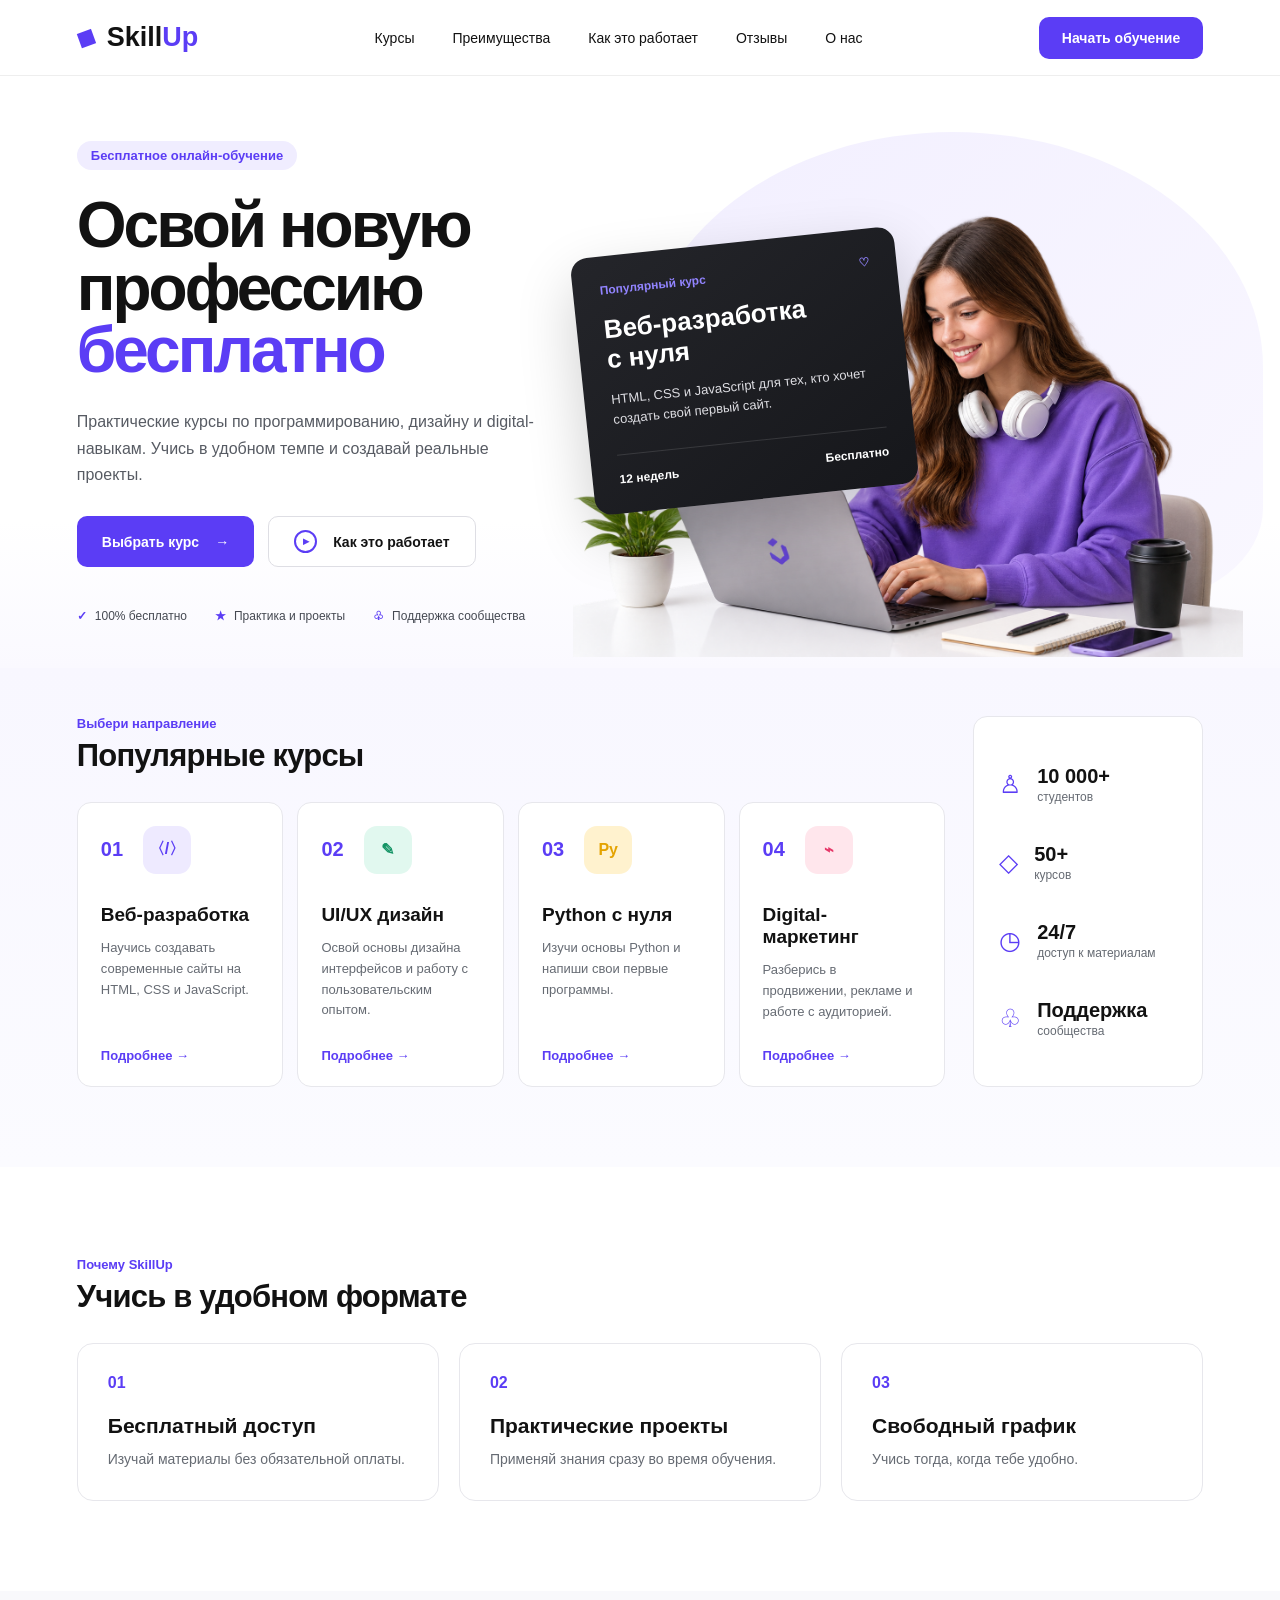
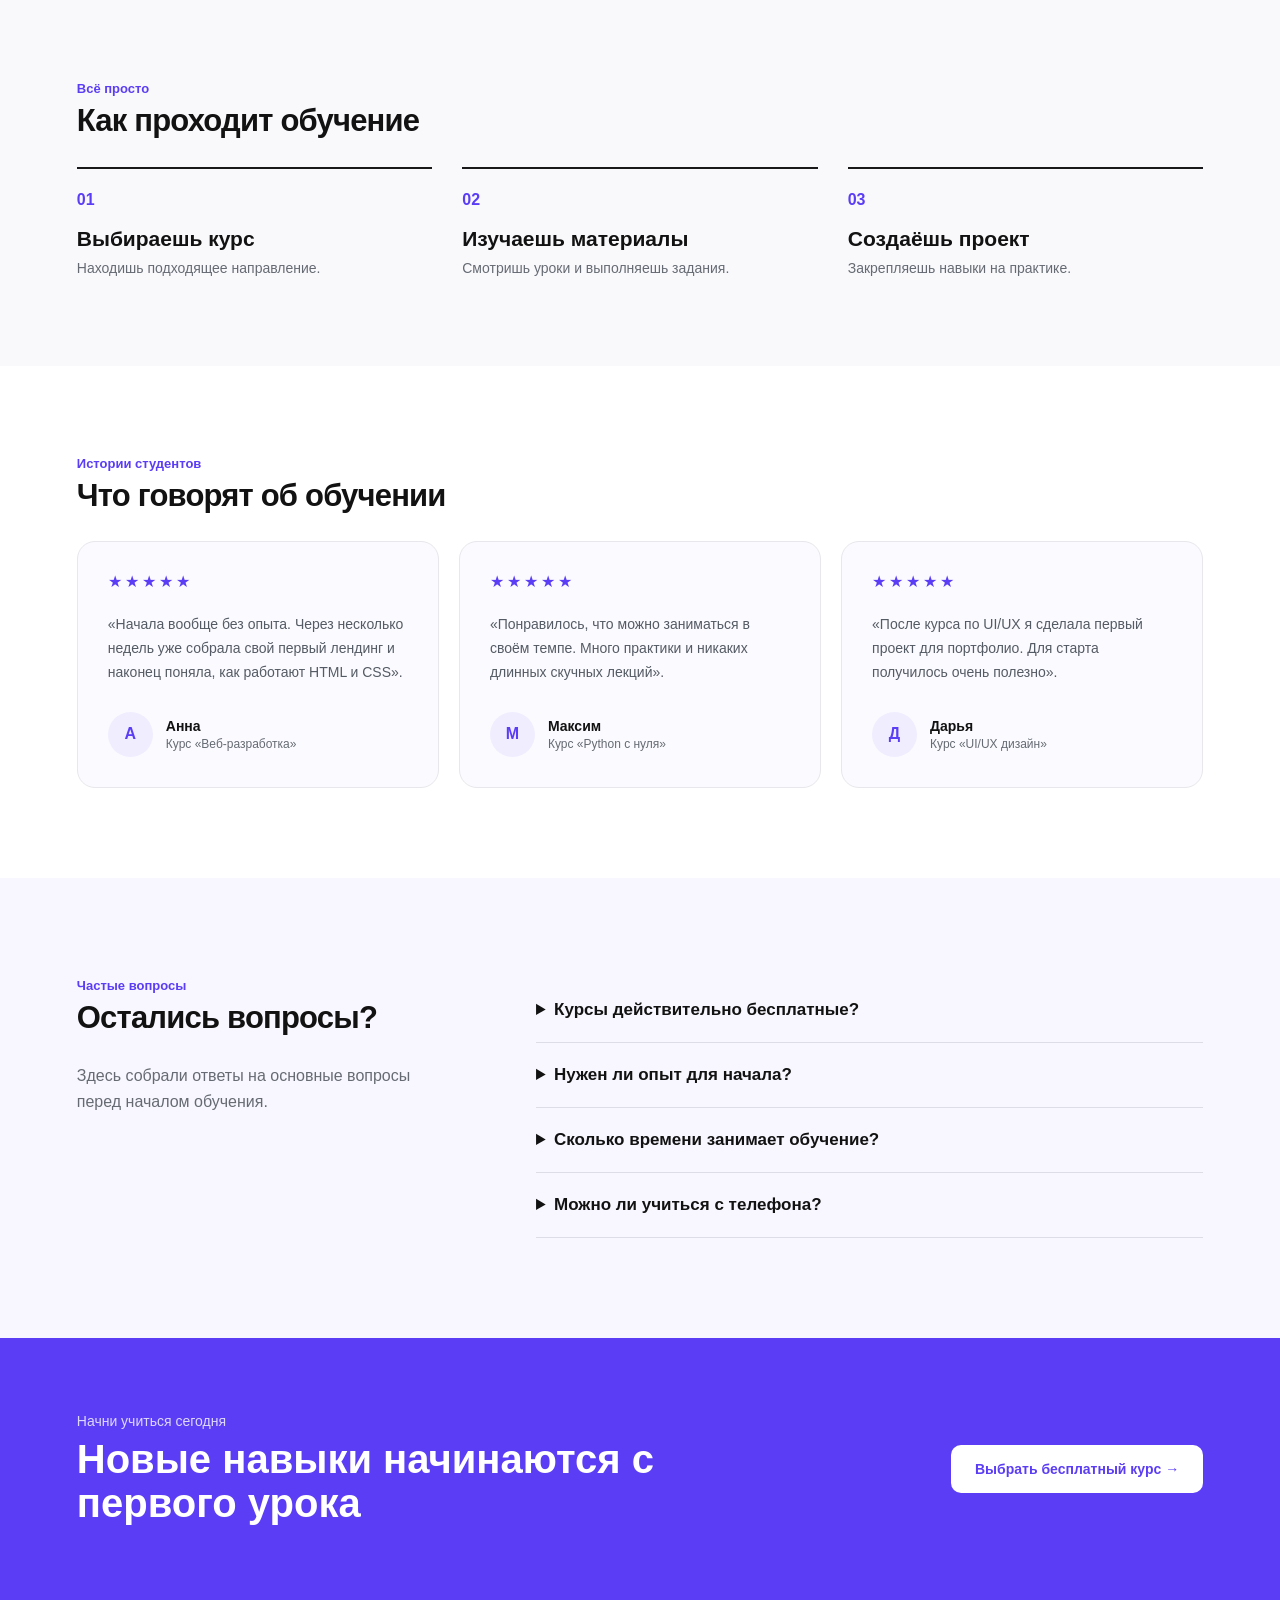
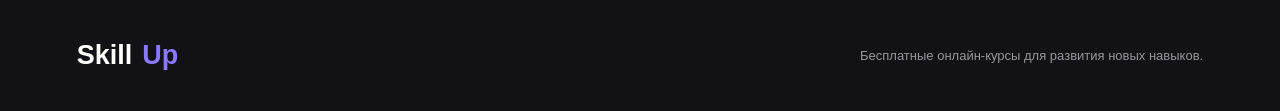
==== index.html @ 98fadd5f "Первый коммит SkillUp" ====
<!DOCTYPE html>
<html lang="ru">
<head>
    <meta charset="UTF-8">
    <meta name="viewport" content="width=device-width, initial-scale=1.0">

    <title>SkillUp — бесплатные онлайн-курсы</title>

    <link rel="stylesheet" href="style.css">
</head>

<body>

<header class="header">
    <div class="container header-inner">

        <a href="#" class="logo">
            <span class="logo-icon">◆</span>
            <span>Skill<span>Up</span></span>
        </a>

        <nav class="nav">
            <a href="#courses">Курсы</a>
            <a href="#advantages">Преимущества</a>
            <a href="#how">Как это работает</a>
            <a href="#reviews">Отзывы</a>
            <a href="#about">О нас</a>
        </nav>

        <a href="#courses" class="header-btn">
            Начать обучение
        </a>

    </div>
</header>


<main>

    <!-- HERO -->
    <section class="hero">

        <div class="container hero-grid">

            <div class="hero-left">

                <div class="hero-badge">
                    Бесплатное онлайн-обучение
                </div>

                <h1>
                    Освой новую<br>
                    профессию<br>
                    <span>бесплатно</span>
                </h1>

                <p class="hero-description">
                    Практические курсы по программированию, дизайну
                    и digital-навыкам. Учись в удобном темпе
                    и создавай реальные проекты.
                </p>

                <div class="hero-buttons">

                    <a href="#courses" class="btn btn-primary">
                        Выбрать курс
                        <span>→</span>
                    </a>

                    <a href="#how" class="btn btn-light">
                        <span class="play">▶</span>
                        Как это работает
                    </a>

                </div>

                <div class="hero-benefits">

                    <div>
                        <span class="benefit-icon">✓</span>
                        100% бесплатно
                    </div>

                    <div>
                        <span class="benefit-icon">★</span>
                        Практика и проекты
                    </div>

                    <div>
                        <span class="benefit-icon">♧</span>
                        Поддержка сообщества
                    </div>

                </div>

            </div>


            <div class="hero-right">

                <div class="purple-shape"></div>

                <img
                    src="hero-student.png"
                    alt="Студентка проходит онлайн-курс"
                    class="student-image"
                >

                <div class="floating-course">

                    <div class="floating-top">
                        <span>Популярный курс</span>
                        <span>♡</span>
                    </div>

                    <h2>
                        Веб-разработка<br>
                        с нуля
                    </h2>

                    <p>
                        HTML, CSS и JavaScript для тех,
                        кто хочет создать свой первый сайт.
                    </p>

                    <div class="floating-info">
                        <span>12 недель</span>
                        <span>Бесплатно</span>
                    </div>

                </div>

            </div>

        </div>

    </section>


    <!-- COURSES -->
    <section class="courses" id="courses">

        <div class="container">

            <div class="courses-layout">

                <div class="courses-main">

                    <p class="section-label">
                        Выбери направление
                    </p>

                    <h2 class="section-title">
                        Популярные курсы
                    </h2>


                    <div class="course-grid">


                        <article class="course-card">

                            <div class="course-top">
                                <span class="course-number">01</span>
                                <span class="course-icon purple">〈/〉</span>
                            </div>

                            <h3>Веб-разработка</h3>

                            <p>
                                Научись создавать современные сайты
                                на HTML, CSS и JavaScript.
                            </p>

                            <a href="course.html">
                                Подробнее →
                            </a>

                        </article>


                        <article class="course-card">

                            <div class="course-top">
                                <span class="course-number">02</span>
                                <span class="course-icon green">✎</span>
                            </div>

                            <h3>UI/UX дизайн</h3>

                            <p>
                                Освой основы дизайна интерфейсов
                                и работу с пользовательским опытом.
                            </p>

                            <a href="#">
                                Подробнее →
                            </a>

                        </article>


                        <article class="course-card">

                            <div class="course-top">
                                <span class="course-number">03</span>
                                <span class="course-icon yellow">Py</span>
                            </div>

                            <h3>Python с нуля</h3>

                            <p>
                                Изучи основы Python и напиши
                                свои первые программы.
                            </p>

                            <a href="#">
                                Подробнее →
                            </a>

                        </article>


                        <article class="course-card">

                            <div class="course-top">
                                <span class="course-number">04</span>
                                <span class="course-icon pink">⌁</span>
                            </div>

                            <h3>Digital-маркетинг</h3>

                            <p>
                                Разберись в продвижении,
                                рекламе и работе с аудиторией.
                            </p>

                            <a href="#">
                                Подробнее →
                            </a>

                        </article>

                    </div>

                </div>


                <aside class="stats">

                    <div class="stat">
                        <span class="stat-icon">♙</span>

                        <div>
                            <strong>10 000+</strong>
                            <p>студентов</p>
                        </div>
                    </div>


                    <div class="stat">
                        <span class="stat-icon">◇</span>

                        <div>
                            <strong>50+</strong>
                            <p>курсов</p>
                        </div>
                    </div>


                    <div class="stat">
                        <span class="stat-icon">◷</span>

                        <div>
                            <strong>24/7</strong>
                            <p>доступ к материалам</p>
                        </div>
                    </div>


                    <div class="stat">
                        <span class="stat-icon">♧</span>

                        <div>
                            <strong>Поддержка</strong>
                            <p>сообщества</p>
                        </div>
                    </div>

                </aside>

            </div>

        </div>

    </section>


    <!-- ADVANTAGES -->
    <section class="advantages" id="advantages">

        <div class="container">

            <p class="section-label">
                Почему SkillUp
            </p>

            <h2 class="section-title">
                Учись в удобном формате
            </h2>

            <div class="advantages-grid">

                <div class="advantage">
                    <span>01</span>
                    <h3>Бесплатный доступ</h3>
                    <p>
                        Изучай материалы без обязательной оплаты.
                    </p>
                </div>

                <div class="advantage">
                    <span>02</span>
                    <h3>Практические проекты</h3>
                    <p>
                        Применяй знания сразу во время обучения.
                    </p>
                </div>

                <div class="advantage">
                    <span>03</span>
                    <h3>Свободный график</h3>
                    <p>
                        Учись тогда, когда тебе удобно.
                    </p>
                </div>

            </div>

        </div>

    </section>


    <!-- HOW -->
    <section class="how" id="how">

        <div class="container">

            <p class="section-label">
                Всё просто
            </p>

            <h2 class="section-title">
                Как проходит обучение
            </h2>

            <div class="steps">

                <div class="step">
                    <span>01</span>
                    <h3>Выбираешь курс</h3>
                    <p>Находишь подходящее направление.</p>
                </div>

                <div class="step">
                    <span>02</span>
                    <h3>Изучаешь материалы</h3>
                    <p>Смотришь уроки и выполняешь задания.</p>
                </div>

                <div class="step">
                    <span>03</span>
                    <h3>Создаёшь проект</h3>
                    <p>Закрепляешь навыки на практике.</p>
                </div>

            </div>

        </div>

    </section>
    <!-- REVIEWS -->
<section class="reviews" id="reviews">

    <div class="container">

        <p class="section-label">Истории студентов</p>

        <h2 class="section-title">
            Что говорят об обучении
        </h2>

        <div class="reviews-grid">

            <article class="review-card">
                <div class="review-stars">★★★★★</div>

                <p>
                    «Начала вообще без опыта. Через несколько недель
                    уже собрала свой первый лендинг и наконец поняла,
                    как работают HTML и CSS».
                </p>

                <div class="review-author">
                    <div class="avatar">А</div>

                    <div>
                        <strong>Анна</strong>
                        <span>Курс «Веб-разработка»</span>
                    </div>
                </div>
            </article>


            <article class="review-card">
                <div class="review-stars">★★★★★</div>

                <p>
                    «Понравилось, что можно заниматься в своём темпе.
                    Много практики и никаких длинных скучных лекций».
                </p>

                <div class="review-author">
                    <div class="avatar">М</div>

                    <div>
                        <strong>Максим</strong>
                        <span>Курс «Python с нуля»</span>
                    </div>
                </div>
            </article>


            <article class="review-card">
                <div class="review-stars">★★★★★</div>

                <p>
                    «После курса по UI/UX я сделала первый проект
                    для портфолио. Для старта получилось очень полезно».
                </p>

                <div class="review-author">
                    <div class="avatar">Д</div>

                    <div>
                        <strong>Дарья</strong>
                        <span>Курс «UI/UX дизайн»</span>
                    </div>
                </div>
            </article>

        </div>

    </div>

</section>



<!-- FAQ -->
<section class="faq">

    <div class="container faq-container">

        <div class="faq-heading">

            <p class="section-label">
                Частые вопросы
            </p>

            <h2 class="section-title">
                Остались вопросы?
            </h2>

            <p>
                Здесь собрали ответы на основные вопросы
                перед началом обучения.
            </p>

        </div>


        <div class="faq-list">

            <details>
                <summary>Курсы действительно бесплатные?</summary>

                <p>
                    Да. Учебные материалы этого демонстрационного
                    проекта доступны бесплатно.
                </p>
            </details>


            <details>
                <summary>Нужен ли опыт для начала?</summary>

                <p>
                    Нет. Курсы рассчитаны в том числе
                    на начинающих без предварительной подготовки.
                </p>
            </details>


            <details>
                <summary>Сколько времени занимает обучение?</summary>

                <p>
                    Это зависит от курса и вашего темпа.
                    Проходить материалы можно в удобное время.
                </p>
            </details>


            <details>
                <summary>Можно ли учиться с телефона?</summary>

                <p>
                    Да. Сайт адаптирован для компьютеров,
                    планшетов и смартфонов.
                </p>
            </details>

        </div>

    </div>

</section>



<!-- FINAL CTA -->
<section class="final-cta">

    <div class="container final-cta-inner">

        <div>
            <p>Начни учиться сегодня</p>

            <h2>
                Новые навыки начинаются
                с первого урока
            </h2>
        </div>

        <a href="#courses" class="final-button">
            Выбрать бесплатный курс →
        </a>

    </div>

</section>

</main>


<footer class="footer">

    <div class="container footer-inner">

        <a href="#" class="logo footer-logo">
            Skill<span>Up</span>
        </a>

        <p>
            Бесплатные онлайн-курсы для развития новых навыков.
        </p>

    </div>

</footer>


<script src="script.js"></script>

</body>
</html>
---- style.css ----
* {
    margin: 0;
    padding: 0;
    box-sizing: border-box;
}


:root {
    --purple: #5b3df5;
    --purple-light: #f0edff;

    --black: #121212;
    --gray: #666b73;
    --light-gray: #f8f8fc;

    --border: #e7e7ec;
}


html {
    scroll-behavior: smooth;
}


body {
    font-family: Arial, Helvetica, sans-serif;
    color: var(--black);
    background: white;
}


a {
    text-decoration: none;
    color: inherit;
}


.container {
    width: min(1400px, 88%);
    margin: 0 auto;
}


/* =========================
   HEADER
========================= */

.header {
    height: 76px;

    background: rgba(255, 255, 255, 0.95);

    border-bottom: 1px solid #eee;

    display: flex;
    align-items: center;

    position: sticky;
    top: 0;

    z-index: 1000;
}


.header-inner {
    display: flex;
    align-items: center;
    justify-content: space-between;
}


.logo {
    display: flex;
    align-items: center;

    gap: 10px;

    font-size: 27px;
    font-weight: 800;
}


.logo span span {
    color: var(--purple);
}


.logo-icon {
    color: var(--purple);

    font-size: 26px;

    transform: rotate(25deg);
}


.nav {
    display: flex;

    align-items: center;

    gap: 38px;
}


.nav a {
    font-size: 14px;
    font-weight: 500;

    transition: 0.2s;
}


.nav a:hover {
    color: var(--purple);
}


.header-btn {
    padding: 13px 23px;

    border-radius: 10px;

    background: var(--purple);

    color: white;

    font-size: 14px;
    font-weight: 700;

    transition: 0.2s;
}


.header-btn:hover {
    transform: translateY(-2px);

    box-shadow:
        0 10px 30px
        rgba(91, 61, 245, 0.24);
}


/* =========================
   HERO
========================= */

.hero {
    overflow: hidden;

    background:
        linear-gradient(
            180deg,
            #ffffff 0%,
            #ffffff 75%,
            #faf9ff 100%
        );
}


.hero-grid {
    min-height: 570px;

    display: grid;

    grid-template-columns:
        0.85fr 1.15fr;

    align-items: center;

    gap: 20px;
}


/* LEFT */

.hero-left {
    position: relative;

    z-index: 10;

    padding: 65px 0 45px;
}


.hero-badge {
    display: inline-block;

    background: var(--purple-light);

    color: var(--purple);

    border-radius: 20px;

    padding: 7px 14px;

    font-size: 13px;

    font-weight: 700;

    margin-bottom: 24px;
}


.hero h1 {
    font-size: clamp(48px, 5vw, 75px);

    line-height: 0.98;

    letter-spacing: -3px;

    font-weight: 800;
}


.hero h1 span {
    color: var(--purple);
}


.hero-description {
    max-width: 520px;

    margin-top: 27px;

    color: #575b63;

    font-size: 16px;

    line-height: 1.65;
}


.hero-buttons {
    display: flex;

    gap: 14px;

    margin-top: 28px;
}


.btn {
    min-height: 51px;

    padding: 0 25px;

    display: inline-flex;

    align-items: center;

    justify-content: center;

    gap: 16px;

    border-radius: 10px;

    font-size: 14px;

    font-weight: 700;

    transition: 0.25s;
}


.btn-primary {
    background: var(--purple);

    color: white;
}


.btn-primary:hover {
    transform: translateY(-3px);

    box-shadow:
        0 14px 35px
        rgba(91, 61, 245, 0.25);
}


.btn-light {
    background: white;

    border: 1px solid #dedee4;
}


.btn-light:hover {
    border-color: var(--purple);
}


.play {
    width: 23px;
    height: 23px;

    display: flex;

    align-items: center;
    justify-content: center;

    border:
        2px solid
        var(--purple);

    border-radius: 50%;

    color: var(--purple);

    font-size: 8px;
}


.hero-benefits {
    display: flex;

    flex-wrap: wrap;

    gap: 28px;

    margin-top: 42px;

    font-size: 12px;

    color: #454952;
}


.hero-benefits > div {
    display: flex;

    align-items: center;

    gap: 8px;
}


.benefit-icon {
    color: var(--purple);

    font-weight: 800;
}


/* RIGHT */

.hero-right {
    min-height: 570px;

    position: relative;
}


.purple-shape {
    width: 620px;
    height: 470px;

    position: absolute;

    right: -60px;
    top: 45px;

    border-radius:
        50% 50%
        20% 50%;

    background:
        linear-gradient(
            135deg,
            #f2efff,
            #f9f7ff
        );
}


.student-image {
    position: absolute;

    bottom: 0;
    right: -40px;

    width: 670px;

    max-height: 555px;

    object-fit: contain;

    object-position: bottom right;

    z-index: 2;
}


/* FLOATING COURSE */

.floating-course {
    position: absolute;

    top: 155px;
    left: 15px;

    width: 325px;

    padding: 27px;

    background:
        linear-gradient(
            145deg,
            #24252a,
            #16171b
        );

    color: white;

    border-radius: 17px;

    transform: rotate(-6deg);

    box-shadow:
        0 25px 60px
        rgba(0, 0, 0, 0.20);

    z-index: 4;
}


.floating-top {
    display: flex;

    justify-content: space-between;

    color: #9284ff;

    font-size: 12px;

    font-weight: 700;
}


.floating-course h2 {
    font-size: 26px;

    line-height: 1.15;

    margin-top: 18px;
}


.floating-course p {
    margin-top: 15px;

    color: #dedee3;

    font-size: 13px;

    line-height: 1.55;
}


.floating-info {
    display: flex;

    justify-content: space-between;

    margin-top: 25px;

    padding-top: 17px;

    border-top:
        1px solid
        rgba(255, 255, 255, 0.12);

    font-size: 12px;

    font-weight: 700;
}


/* =========================
   COURSES
========================= */

.courses {
    padding: 48px 0 80px;

    background:
        linear-gradient(
            180deg,
            #f8f7ff,
            #fbfbff
        );
}


.courses-layout {
    display: grid;

    grid-template-columns:
        1fr 230px;

    gap: 28px;
}


.section-label {
    color: var(--purple);

    font-size: 13px;

    font-weight: 700;

    margin-bottom: 7px;
}


.section-title {
    font-size: 31px;

    line-height: 1.15;

    margin-bottom: 28px;

    letter-spacing: -0.8px;
}


.course-grid {
    display: grid;

    grid-template-columns:
        repeat(4, 1fr);

    gap: 14px;
}


.course-card {
    min-height: 285px;

    background: white;

    border:
        1px solid
        var(--border);

    border-radius: 14px;

    padding: 23px;

    display: flex;

    flex-direction: column;

    transition: 0.25s;
}


.course-card:hover {
    transform: translateY(-7px);

    box-shadow:
        0 18px 40px
        rgba(30, 30, 60, 0.08);
}


.course-top {
    display: flex;

    align-items: center;

    gap: 20px;
}


.course-number {
    color: var(--purple);

    font-size: 20px;

    font-weight: 800;
}


.course-icon {
    width: 48px;
    height: 48px;

    display: flex;

    align-items: center;
    justify-content: center;

    border-radius: 13px;

    font-weight: 800;
}


.course-icon.purple {
    background: #eeeaff;
    color: var(--purple);
}


.course-icon.green {
    background: #e1f8ef;
    color: #149465;
}


.course-icon.yellow {
    background: #fff2ce;
    color: #e4a300;
}


.course-icon.pink {
    background: #ffe6ec;
    color: #e63869;
}


.course-card h3 {
    margin-top: 30px;

    font-size: 19px;
}


.course-card p {
    margin-top: 12px;

    font-size: 13px;

    line-height: 1.6;

    color: var(--gray);
}


.course-card a {
    margin-top: auto;

    padding-top: 20px;

    color: var(--purple);

    font-size: 13px;

    font-weight: 700;
}


/* =========================
   STATS
========================= */

.stats {
    background: white;

    border:
        1px solid
        var(--border);

    border-radius: 14px;

    padding: 28px 25px;

    display: flex;

    flex-direction: column;

    justify-content: space-around;
}


.stat {
    display: flex;

    align-items: center;

    gap: 16px;
}


.stat-icon {
    color: var(--purple);

    font-size: 25px;
}


.stat strong {
    display: block;

    font-size: 20px;
}


.stat p {
    color: var(--gray);

    font-size: 12px;

    margin-top: 2px;
}


/* =========================
   ADVANTAGES
========================= */

.advantages {
    padding: 90px 0;

    background: white;
}


.advantages-grid {
    display: grid;

    grid-template-columns:
        repeat(3, 1fr);

    gap: 20px;
}


.advantage {
    padding: 30px;

    border:
        1px solid
        var(--border);

    border-radius: 16px;
}


.advantage > span {
    color: var(--purple);

    font-weight: 800;
}


.advantage h3 {
    margin-top: 22px;

    font-size: 21px;
}


.advantage p {
    color: var(--gray);

    margin-top: 10px;

    line-height: 1.6;

    font-size: 14px;
}


/* =========================
   HOW
========================= */

.how {
    padding: 90px 0;

    background: #f9f9fc;
}


.steps {
    display: grid;

    grid-template-columns:
        repeat(3, 1fr);

    gap: 30px;
}


.step {
    padding-top: 22px;

    border-top:
        2px solid
        #191919;
}


.step > span {
    color: var(--purple);

    font-weight: 800;
}


.step h3 {
    margin-top: 18px;

    font-size: 21px;
}


.step p {
    margin-top: 9px;

    color: var(--gray);

    font-size: 14px;
}


/* =========================
   FOOTER
========================= */

.footer {
    padding: 40px 0;

    background: #111116;

    color: white;
}


.footer-inner {
    display: flex;

    align-items: center;

    justify-content: space-between;
}


.footer-logo span {
    color: #8a79ff;
}


.footer p {
    color: #96969e;

    font-size: 13px;
}


/* =========================
   TABLET
========================= */

@media (max-width: 1100px) {

    .nav {
        display: none;
    }


    .hero-grid {
        grid-template-columns: 1fr;
    }


    .hero-right {
        min-height: 530px;
    }


    .course-grid {
        grid-template-columns:
            repeat(2, 1fr);
    }


    .courses-layout {
        grid-template-columns: 1fr;
    }


    .stats {
        display: grid;

        grid-template-columns:
            repeat(4, 1fr);

        gap: 20px;
    }

}


/* =========================
   MOBILE
========================= */

@media (max-width: 700px) {

    .container {
        width: 90%;
    }


    .header-btn {
        display: none;
    }


    .hero-left {
        padding-top: 45px;
    }


    .hero h1 {
        font-size: 49px;

        letter-spacing: -2px;
    }


    .hero-buttons {
        flex-direction: column;
    }


    .hero-benefits {
        flex-direction: column;

        gap: 12px;
    }


    .hero-right {
        min-height: 420px;
    }


    .student-image {
        width: 520px;

        right: -140px;
    }


    .purple-shape {
        width: 450px;
        height: 380px;
    }


    .floating-course {
        width: 245px;

        left: 0;

        top: 110px;

        padding: 20px;
    }


    .floating-course h2 {
        font-size: 21px;
    }


    .course-grid,
    .advantages-grid,
    .steps {
        grid-template-columns: 1fr;
    }


    .stats {
        grid-template-columns: 1fr 1fr;
    }


    .footer-inner {
        flex-direction: column;

        align-items: flex-start;

        gap: 20px;
    }

}

/* =========================
   REVIEWS
========================= */

.reviews {
    padding: 90px 0;
    background: white;
}

.reviews-grid {
    display: grid;
    grid-template-columns: repeat(3, 1fr);
    gap: 20px;
}

.review-card {
    padding: 30px;
    border: 1px solid var(--border);
    border-radius: 18px;
    background: #fafaff;
}

.review-stars {
    color: var(--purple);
    letter-spacing: 3px;
    margin-bottom: 22px;
}

.review-card > p {
    color: #555b64;
    line-height: 1.7;
    font-size: 14px;
}

.review-author {
    display: flex;
    align-items: center;
    gap: 13px;
    margin-top: 27px;
}

.avatar {
    width: 45px;
    height: 45px;
    border-radius: 50%;

    display: flex;
    align-items: center;
    justify-content: center;

    background: var(--purple-light);
    color: var(--purple);

    font-weight: 800;
}

.review-author strong {
    display: block;
    font-size: 14px;
}

.review-author span {
    display: block;
    margin-top: 3px;
    color: var(--gray);
    font-size: 12px;
}


/* =========================
   FAQ
========================= */

.faq {
    padding: 100px 0;
    background: #f8f7ff;
}

.faq-container {
    display: grid;
    grid-template-columns: 0.7fr 1.3fr;
    gap: 100px;
}

.faq-heading > p:last-child {
    max-width: 360px;
    color: var(--gray);
    line-height: 1.6;
}

.faq-list {
    display: flex;
    flex-direction: column;
}

.faq details {
    padding: 22px 0;
    border-bottom: 1px solid #dddde8;
}

.faq summary {
    cursor: pointer;
    font-size: 17px;
    font-weight: 700;
}

.faq details p {
    max-width: 650px;
    margin-top: 15px;
    color: var(--gray);
    line-height: 1.65;
    font-size: 14px;
}


/* =========================
   FINAL CTA
========================= */

.final-cta {
    padding: 75px 0;
    background: var(--purple);
    color: white;
}

.final-cta-inner {
    display: flex;
    justify-content: space-between;
    align-items: center;
    gap: 50px;
}

.final-cta p {
    font-size: 14px;
    margin-bottom: 8px;
    opacity: 0.8;
}

.final-cta h2 {
    max-width: 650px;
    font-size: 40px;
    line-height: 1.1;
}

.final-button {
    flex-shrink: 0;

    padding: 16px 24px;

    background: white;
    color: var(--purple);

    border-radius: 10px;

    font-size: 14px;
    font-weight: 800;

    transition: 0.2s;
}

.final-button:hover {
    transform: translateY(-3px);
}


/* MOBILE */

@media (max-width: 700px) {

    .reviews-grid {
        grid-template-columns: 1fr;
    }

    .faq-container {
        grid-template-columns: 1fr;
        gap: 40px;
    }

    .final-cta-inner {
        flex-direction: column;
        align-items: flex-start;
    }

    .final-cta h2 {
        font-size: 32px;
    }
}

/* ========================================
   COURSE PAGE
======================================== */

.course-page {
    background: #f7f7fb;
}


/* HEADER */

.course-header {
    height: 72px;

    display: flex;
    align-items: center;

    background: white;

    border-bottom: 1px solid var(--border);
}

.course-header-inner {
    display: flex;
    align-items: center;
    justify-content: space-between;
}

.back-link {
    color: var(--gray);
    font-size: 14px;
    font-weight: 600;
}

.back-link:hover {
    color: var(--purple);
}


/* LAYOUT */

.learning-layout {
    min-height: calc(100vh - 72px);

    display: grid;

    grid-template-columns: 330px 1fr;
}


/* SIDEBAR */

.lesson-sidebar {
    background: #15151b;
    color: white;

    padding: 40px 30px;

    position: sticky;
    top: 0;

    height: calc(100vh - 72px);

    overflow-y: auto;
}


.sidebar-label {
    color: #998cff;

    font-size: 12px;
    font-weight: 700;
}


.sidebar-course-info h2 {
    margin-top: 12px;

    font-size: 27px;
    line-height: 1.15;
}


.sidebar-course-info p {
    margin-top: 13px;

    color: #9999a5;

    font-size: 13px;
    line-height: 1.6;
}


/* PROGRESS */

.progress-block {
    margin-top: 35px;
}

.progress-text {
    display: flex;
    justify-content: space-between;

    font-size: 12px;
}

.progress-text span {
    color: #9999a5;
}

.progress-line {
    height: 5px;

    margin-top: 10px;

    border-radius: 10px;

    background: #32323b;

    overflow: hidden;
}

.progress-fill {
    width: 0%;
    height: 100%;

    background: #705cff;

    border-radius: 10px;

    transition: width 0.4s;
}


/* LESSON NAVIGATION */

.lesson-navigation {
    display: flex;
    flex-direction: column;

    gap: 7px;

    margin-top: 35px;
}


.lesson-link {
    width: 100%;

    padding: 15px;

    display: flex;

    align-items: center;

    gap: 15px;

    border: 0;

    border-radius: 10px;

    background: transparent;

    color: white;

    text-align: left;

    cursor: pointer;

    transition: 0.2s;
}


.lesson-link:hover {
    background: #202028;
}


.lesson-link.active {
    background: #292833;
}


.lesson-link.completed
.lesson-number {
    background: var(--purple);
    color: white;
}


.lesson-number {
    width: 34px;
    height: 34px;

    flex-shrink: 0;

    display: flex;

    align-items: center;
    justify-content: center;

    border-radius: 50%;

    background: #30303a;

    color: #a8a8b3;

    font-size: 11px;
    font-weight: 700;
}


.lesson-link strong {
    display: block;

    font-size: 13px;
}


.lesson-link small {
    display: block;

    margin-top: 4px;

    color: #858590;

    font-size: 10px;
}


/* CONTENT */

.lesson-content {
    padding: 65px 8% 100px;

    background: white;
}


.lesson-container {
    max-width: 820px;

    margin: 0 auto;
}


.lesson {
    display: none;
}


.lesson.active {
    display: block;

    animation: lessonFade 0.35s ease;
}


@keyframes lessonFade {

    from {
        opacity: 0;
        transform: translateY(8px);
    }

    to {
        opacity: 1;
        transform: translateY(0);
    }

}


.lesson-badge {
    display: inline-block;

    padding: 7px 12px;

    border-radius: 20px;

    background: var(--purple-light);

    color: var(--purple);

    font-size: 11px;
    font-weight: 700;
}


.lesson h1 {
    margin-top: 20px;

    font-size: clamp(38px, 5vw, 58px);

    line-height: 1.05;

    letter-spacing: -2px;
}


.lesson-intro {
    margin-top: 20px;

    max-width: 680px;

    color: var(--gray);

    font-size: 18px;
    line-height: 1.65;
}


.lesson h2 {
    margin-top: 48px;
    margin-bottom: 15px;

    font-size: 25px;
}


.lesson > p {
    color: var(--gray);

    line-height: 1.75;
}


/* NOTE */

.lesson-note {
    margin-top: 35px;

    padding: 22px 25px;

    border-left: 4px solid var(--purple);

    border-radius: 0 12px 12px 0;

    background: #f7f5ff;
}


.lesson-note strong {
    color: var(--purple);

    font-size: 13px;
}


.lesson-note p {
    margin-top: 7px;

    color: #555;

    line-height: 1.6;

    font-size: 14px;
}


/* CODE */

.code-example {
    margin-top: 22px;

    overflow: hidden;

    border-radius: 14px;

    background: #17171d;

    color: #f1f1f5;
}


.code-header {
    padding: 11px 20px;

    border-bottom: 1px solid #303038;

    color: #9185ff;

    font-size: 11px;
    font-weight: 700;
}


.code-example pre {
    padding: 25px;

    overflow-x: auto;
}


.code-example code {
    font-family:
        Consolas,
        "Courier New",
        monospace;

    font-size: 14px;

    line-height: 1.7;
}


.lesson p code,
.lesson-note code {
    padding: 2px 6px;

    border-radius: 5px;

    background: #eeeafc;

    color: var(--purple);

    font-family: Consolas, monospace;
}


/* EXPLANATIONS */

.explanation-list {
    margin-top: 20px;

    display: grid;

    gap: 12px;
}


.explanation-list > div {
    padding: 18px 20px;

    display: flex;

    align-items: center;

    gap: 25px;

    border: 1px solid var(--border);

    border-radius: 10px;
}


.explanation-list code {
    min-width: 100px;

    color: var(--purple);

    font-weight: 700;
}


.explanation-list p {
    color: var(--gray);

    font-size: 14px;
}


/* TASK */

.lesson-task {
    margin-top: 50px;

    padding: 30px;

    border-radius: 16px;

    background:
        linear-gradient(
            135deg,
            #f0edff,
            #faf9ff
        );
}


.lesson-task > span {
    color: var(--purple);

    font-size: 11px;
    font-weight: 800;

    text-transform: uppercase;

    letter-spacing: 1px;
}


.lesson-task h3 {
    margin-top: 8px;

    font-size: 22px;
}


.lesson-task > p {
    margin-top: 9px;

    color: var(--gray);

    line-height: 1.6;

    font-size: 14px;
}


.light-code {
    margin-top: 20px;
}


/* COMPLETE */

.complete-button {
    margin-top: 35px;

    padding: 15px 25px;

    border: 0;

    border-radius: 10px;

    background: var(--purple);

    color: white;

    font-size: 14px;
    font-weight: 700;

    cursor: pointer;

    transition: 0.2s;
}


.complete-button:hover {
    transform: translateY(-2px);

    box-shadow:
        0 12px 30px
        rgba(91, 61, 245, 0.25);
}


.complete-button.completed {
    background: #1eaa70;
}


/* FINISHED */

.course-finished {
    display: none;

    margin-top: 25px;

    padding: 25px;

    border-radius: 14px;

    background: #e8fff4;

    color: #128354;

    font-size: 20px;
    font-weight: 800;
}


.course-finished span {
    display: block;

    margin-top: 5px;

    font-size: 13px;
    font-weight: 400;
}


/* COURSE MOBILE */

@media (max-width: 800px) {

    .learning-layout {
        grid-template-columns: 1fr;
    }


    .lesson-sidebar {
        position: relative;

        height: auto;

        padding: 30px 5%;
    }


    .lesson-navigation {
        display: grid;

        grid-template-columns: 1fr 1fr;
    }


    .lesson-content {
        padding: 50px 5% 80px;
    }

}


@media (max-width: 500px) {

    .lesson-navigation {
        grid-template-columns: 1fr;
    }


    .lesson h1 {
        font-size: 40px;
    }

}
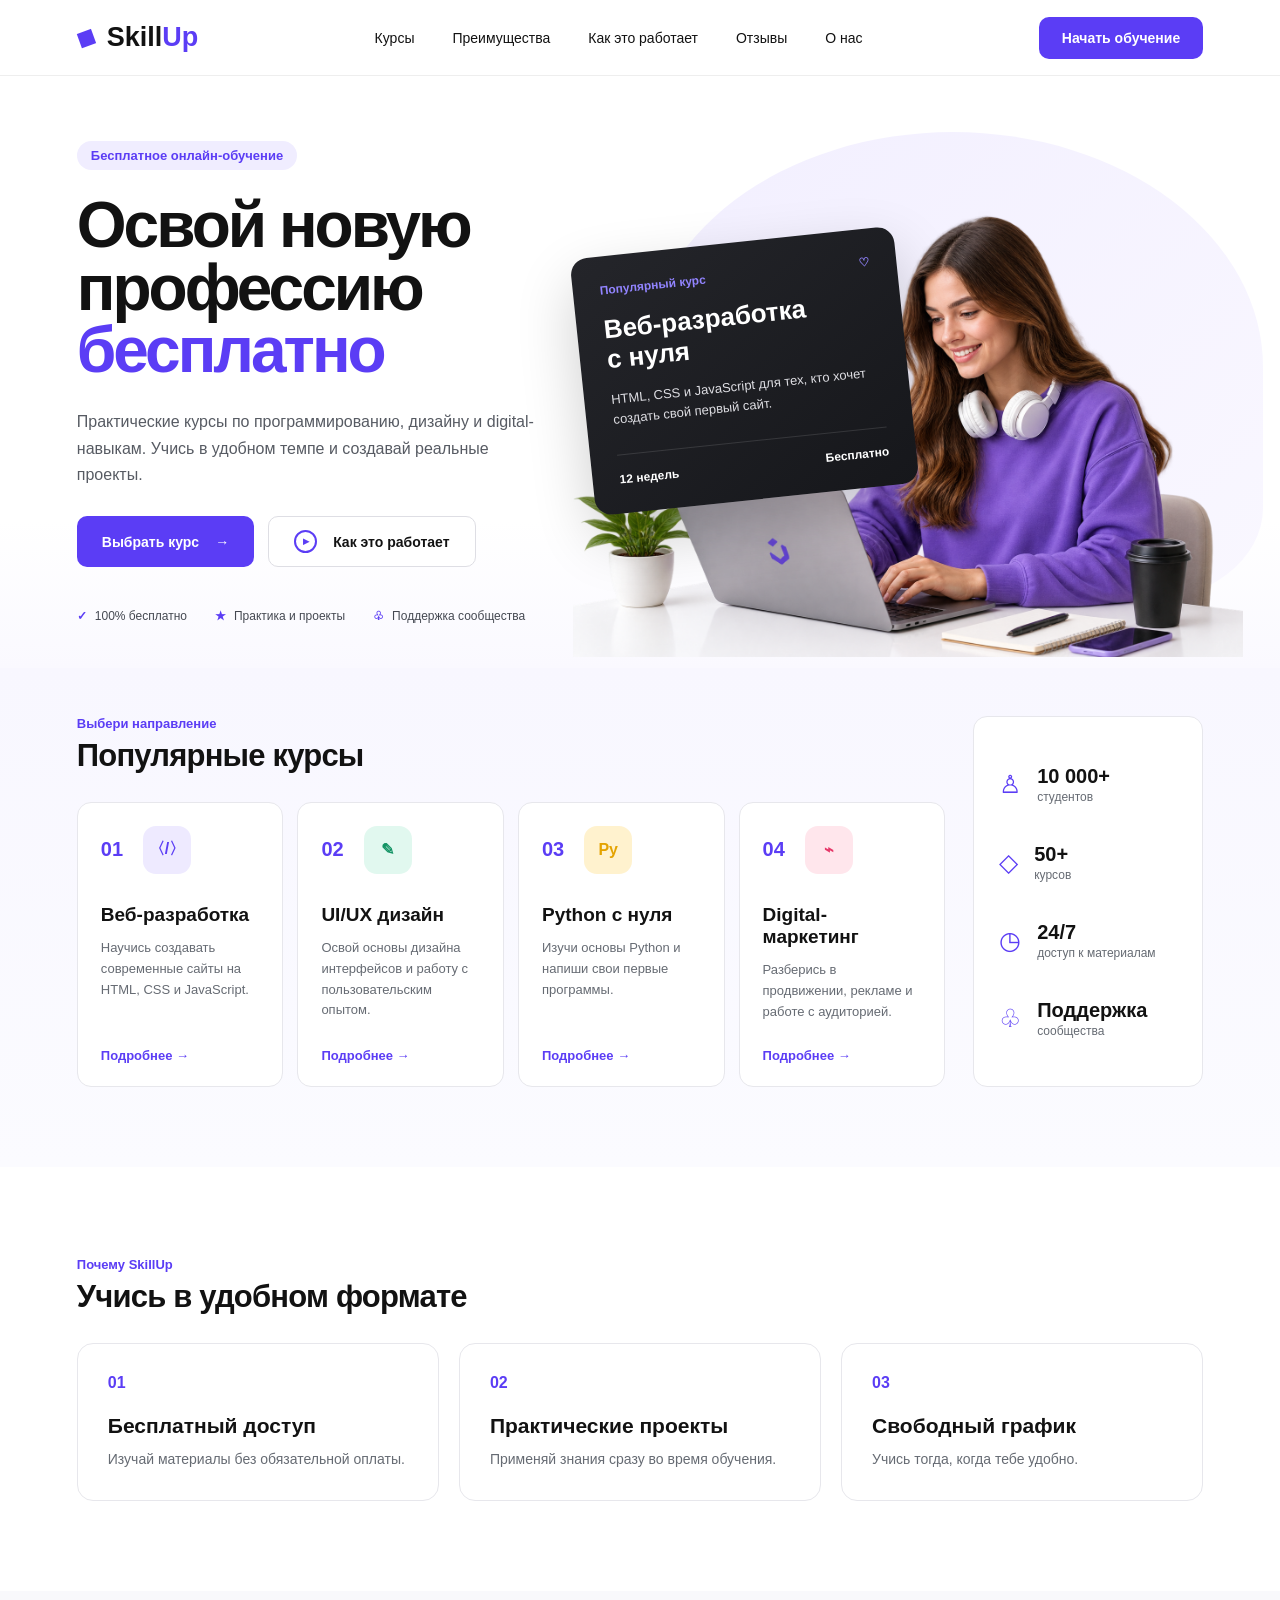
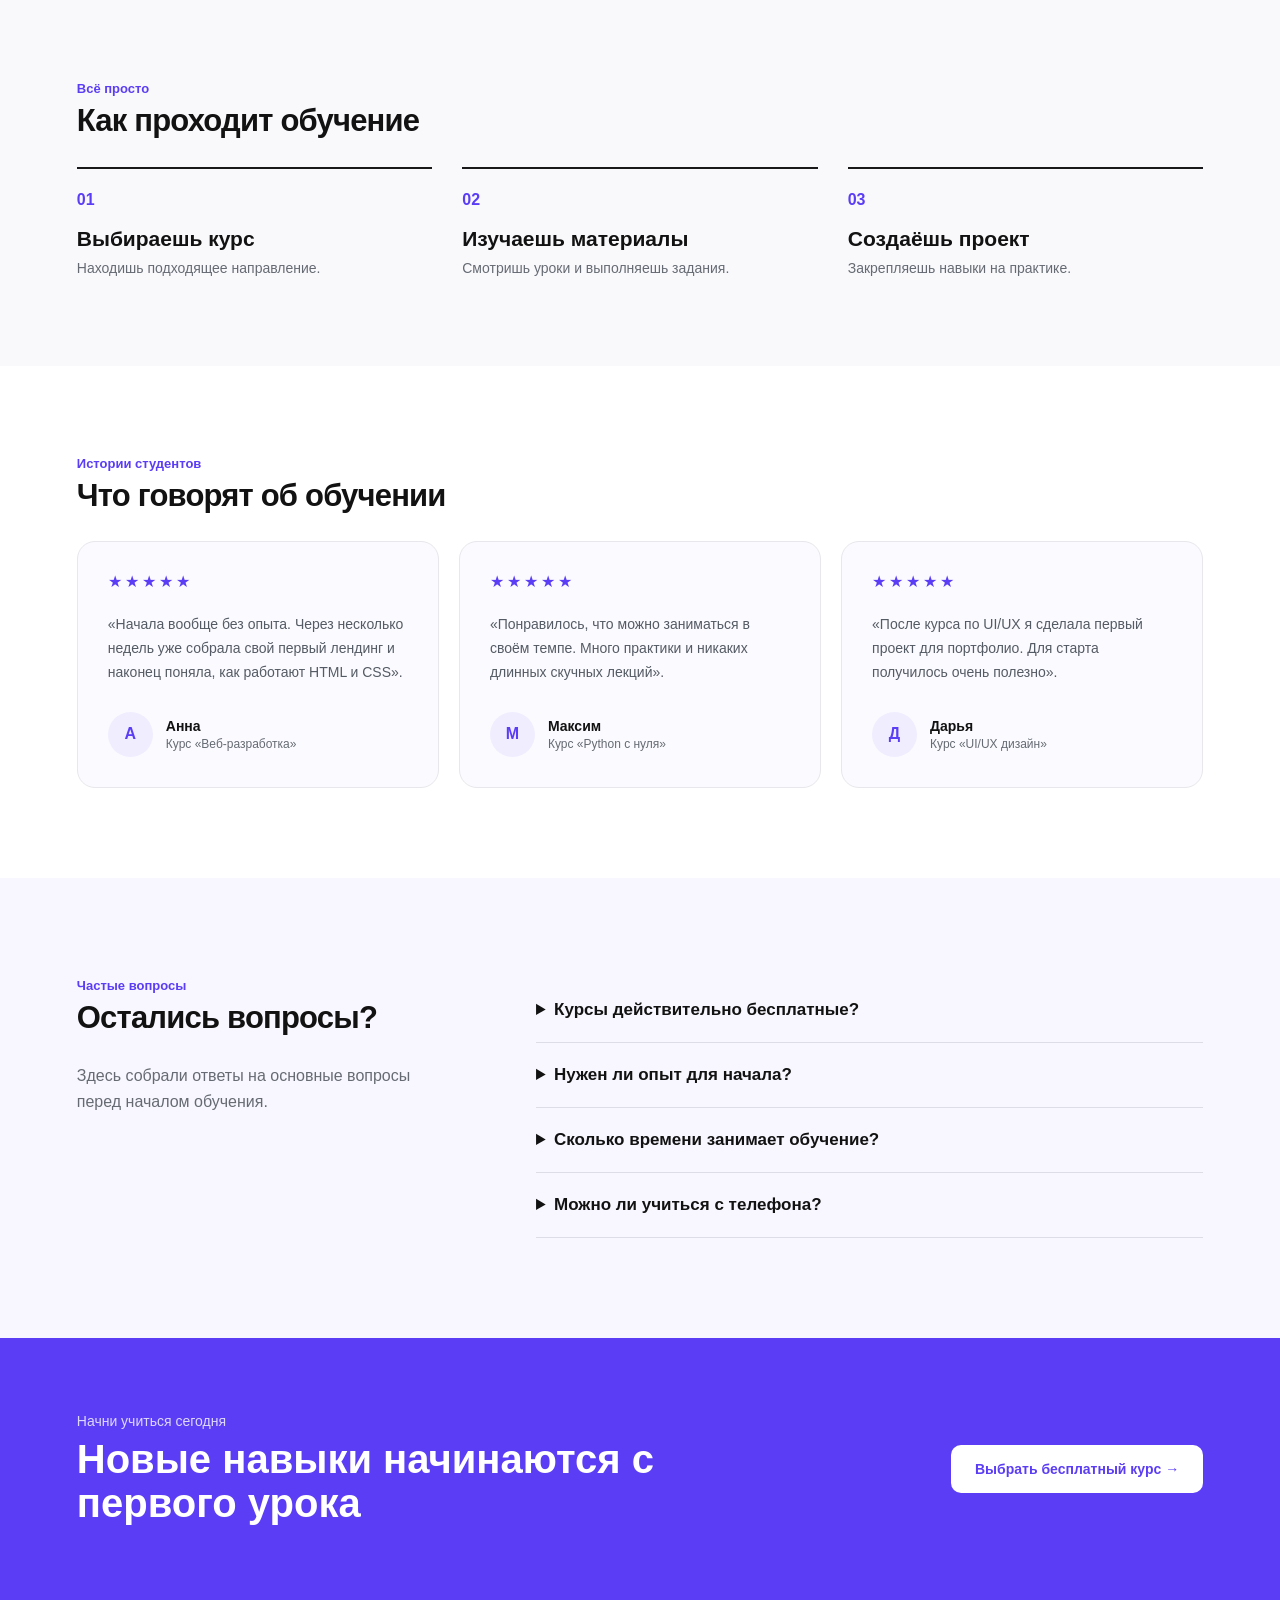
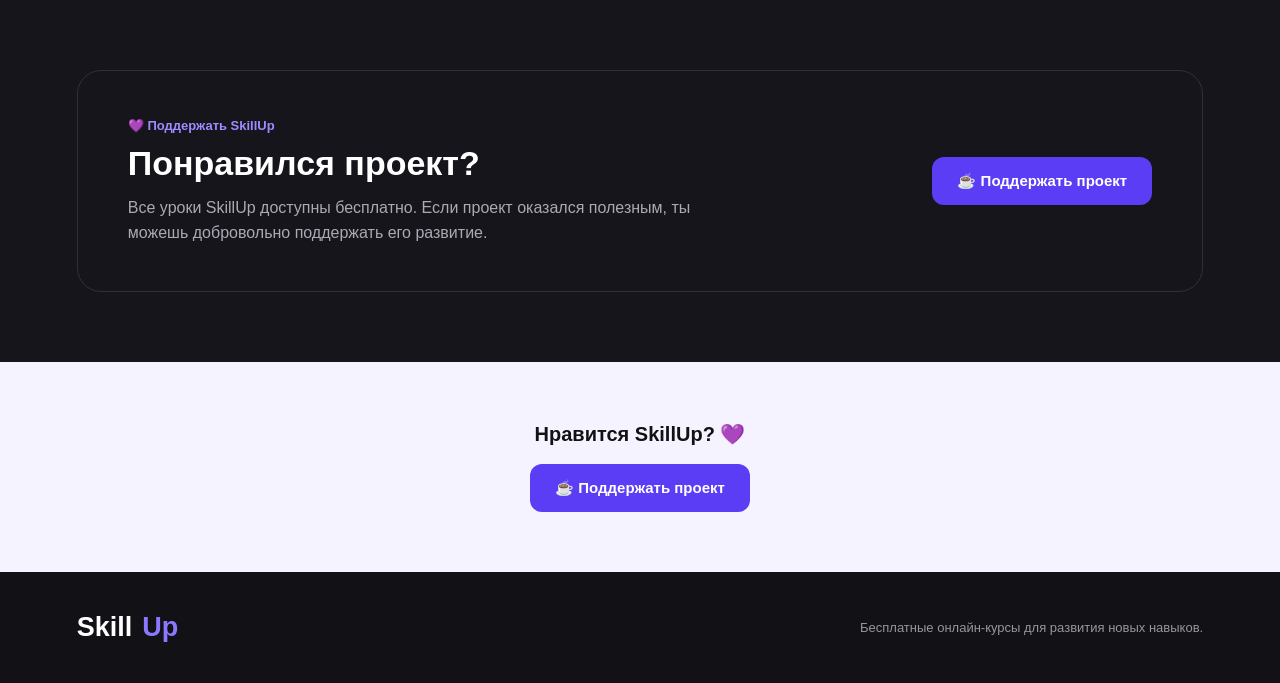
==== commit 46c28bbf: "Добавлена кнопка поддержки" ====
--- a/index.html
+++ b/index.html
@@ -552,6 +552,39 @@
 
 </section>
 
+<section class="donate-section">
+    <div class="container donate-box">
+
+        <div>
+            <span class="donate-label">💜 Поддержать SkillUp</span>
+
+            <h2>Понравился проект?</h2>
+
+            <p>
+                Все уроки SkillUp доступны бесплатно.
+                Если проект оказался полезным, ты можешь
+                добровольно поддержать его развитие.
+            </p>
+        </div>
+
+        <a
+            href="#"
+            class="donate-button"
+            id="donateButton"
+        >
+            ☕ Поддержать проект
+        </a>
+
+    </div>
+</section>
+
+<section class="donate">
+    <p>Нравится SkillUp? 💜</p>
+    <button class="donate-button">
+        ☕ Поддержать проект
+    </button>
+</section>
+
 </main>
 
 
--- a/style.css
+++ b/style.css
@@ -1806,4 +1806,110 @@
         font-size: 40px;
     }
 
+}
+
+/* =========================
+   DONATE
+========================= */
+
+.donate-section {
+    padding: 70px 0;
+    background: #15151b;
+}
+
+.donate-box {
+    display: flex;
+    align-items: center;
+    justify-content: space-between;
+    gap: 60px;
+
+    padding: 45px 50px;
+
+    border: 1px solid #30303a;
+    border-radius: 24px;
+
+    color: white;
+}
+
+.donate-label {
+    color: #9b8cff;
+    font-size: 13px;
+    font-weight: 700;
+}
+
+.donate-box h2 {
+    margin-top: 10px;
+    font-size: 34px;
+}
+
+.donate-box p {
+    max-width: 620px;
+    margin-top: 12px;
+
+    color: #aaaab5;
+    line-height: 1.6;
+}
+
+.donate-button {
+    flex-shrink: 0;
+
+    padding: 16px 24px;
+
+    border-radius: 12px;
+
+    background: #6246ff;
+    color: white;
+
+    font-weight: 700;
+    text-decoration: none;
+
+    transition: 0.2s;
+}
+
+.donate-button:hover {
+    transform: translateY(-3px);
+}
+
+@media (max-width: 700px) {
+
+    .donate-box {
+        flex-direction: column;
+        align-items: flex-start;
+
+        padding: 30px;
+    }
+
+}
+
+.donate {
+    padding: 60px 20px;
+    text-align: center;
+    background: #f5f3ff;
+}
+
+.donate p {
+    margin-bottom: 18px;
+    font-size: 20px;
+    font-weight: 700;
+}
+
+.donate-button {
+    padding: 15px 25px;
+
+    border: none;
+    border-radius: 12px;
+
+    background: #5b3df5;
+    color: white;
+
+    font-size: 15px;
+    font-weight: 700;
+
+    cursor: pointer;
+
+    transition: 0.2s;
+}
+
+.donate-button:hover {
+    transform: translateY(-3px);
 }
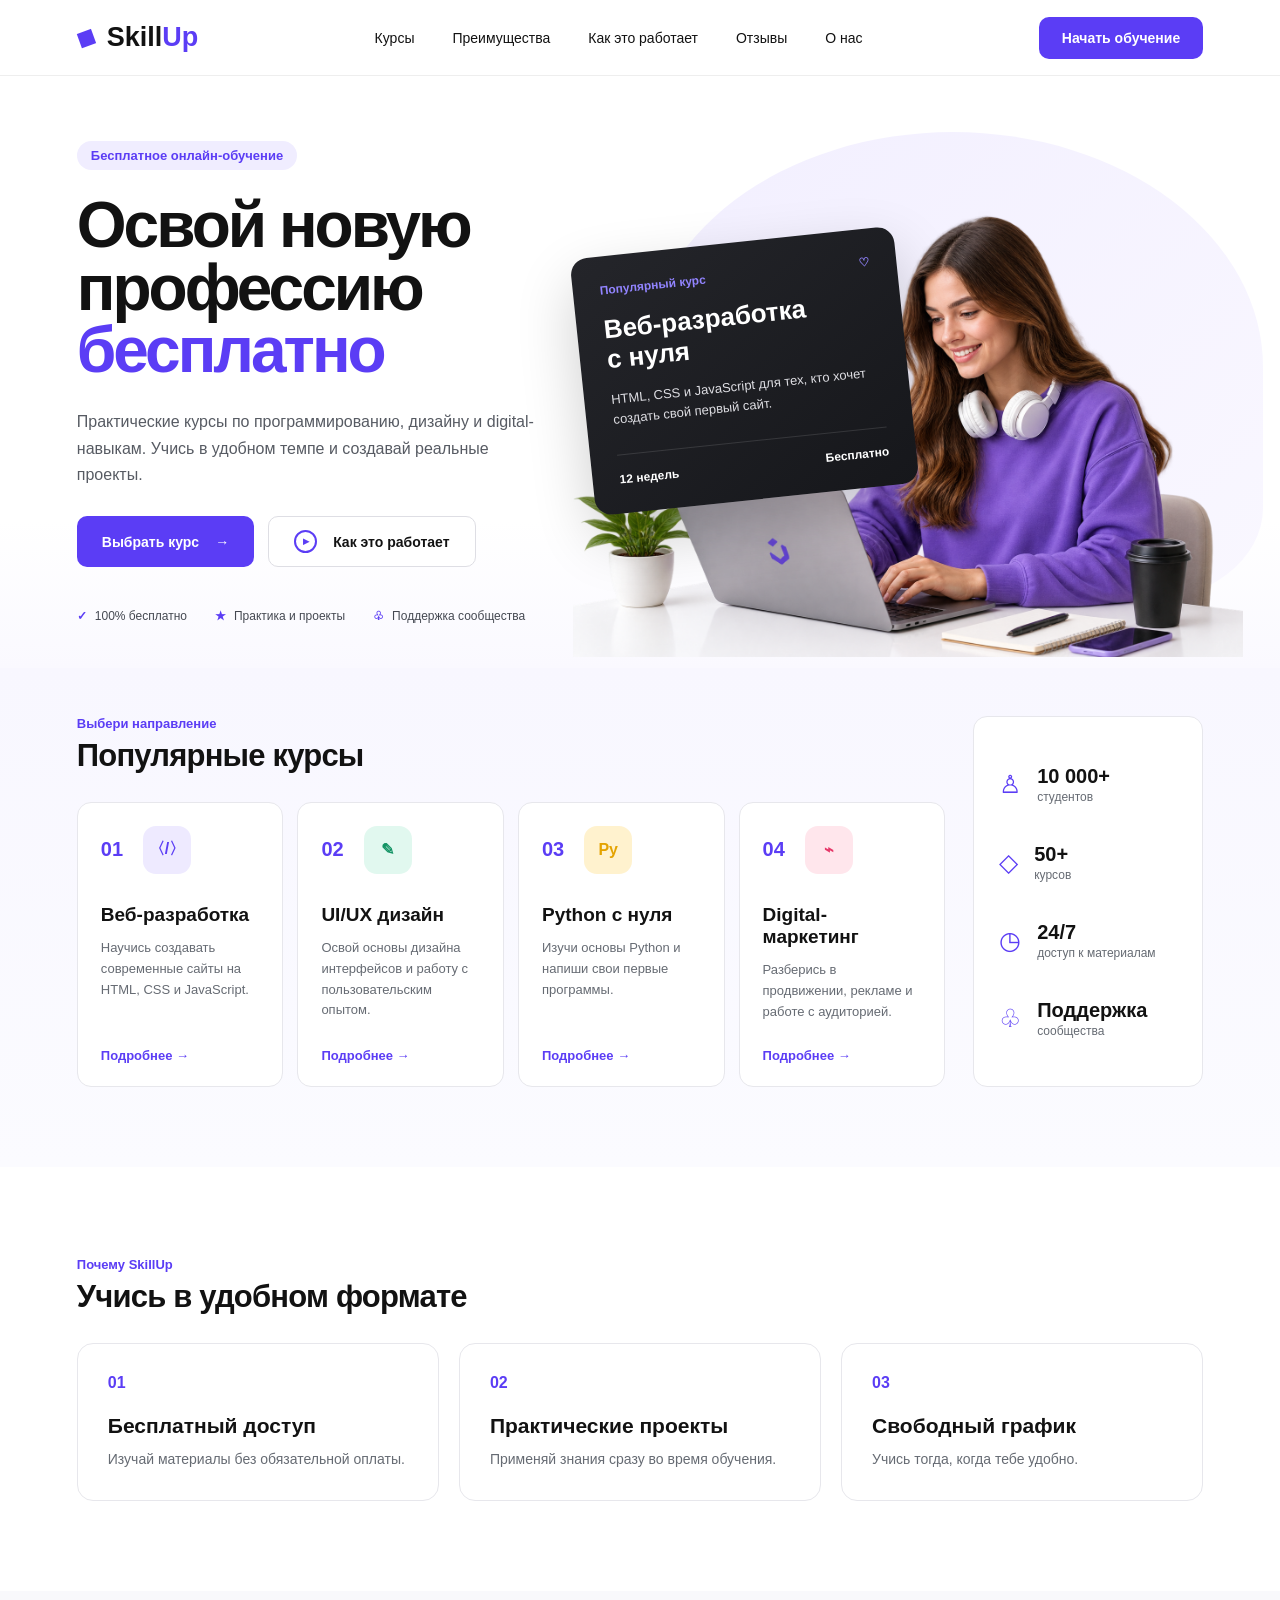
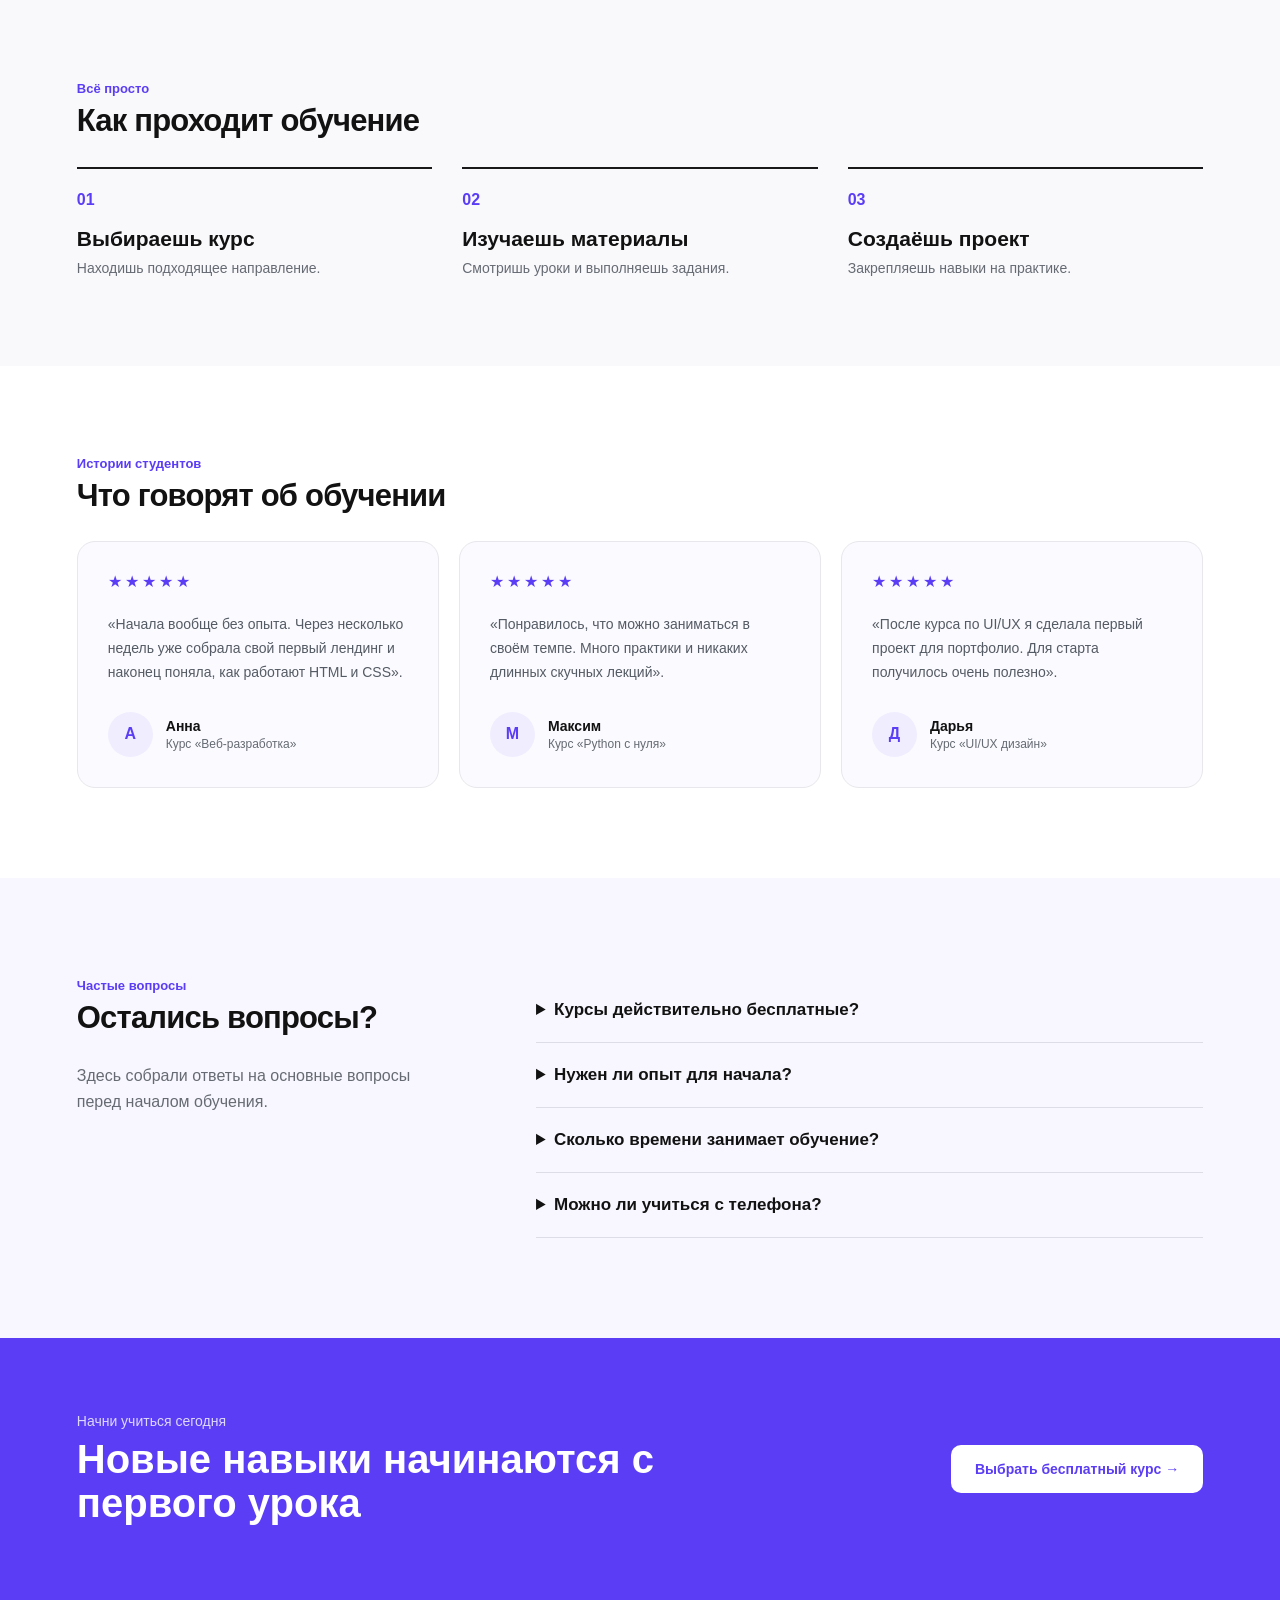
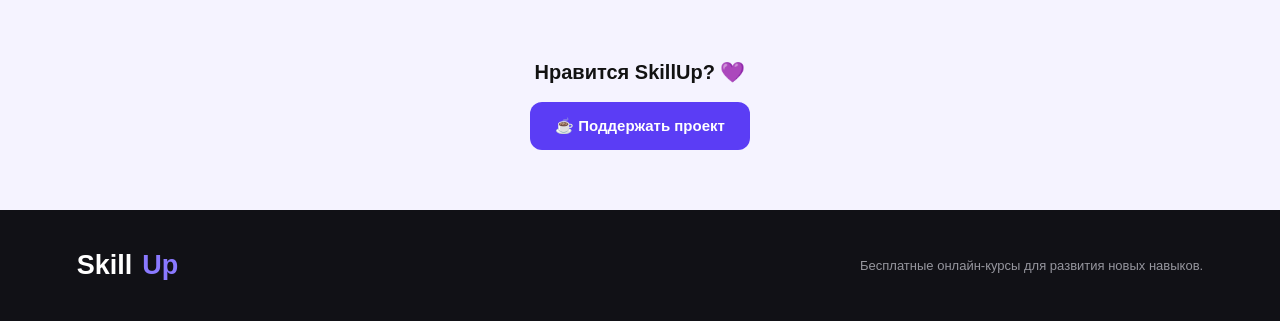
==== commit b0a35345: "Убран дубликат кнопки поддержки" ====
--- a/index.html
+++ b/index.html
@@ -552,34 +552,9 @@
 
 </section>
 
-<section class="donate-section">
-    <div class="container donate-box">
-
-        <div>
-            <span class="donate-label">💜 Поддержать SkillUp</span>
-
-            <h2>Понравился проект?</h2>
-
-            <p>
-                Все уроки SkillUp доступны бесплатно.
-                Если проект оказался полезным, ты можешь
-                добровольно поддержать его развитие.
-            </p>
-        </div>
-
-        <a
-            href="#"
-            class="donate-button"
-            id="donateButton"
-        >
-            ☕ Поддержать проект
-        </a>
-
-    </div>
-</section>
-
 <section class="donate">
     <p>Нравится SkillUp? 💜</p>
+
     <button class="donate-button">
         ☕ Поддержать проект
     </button>
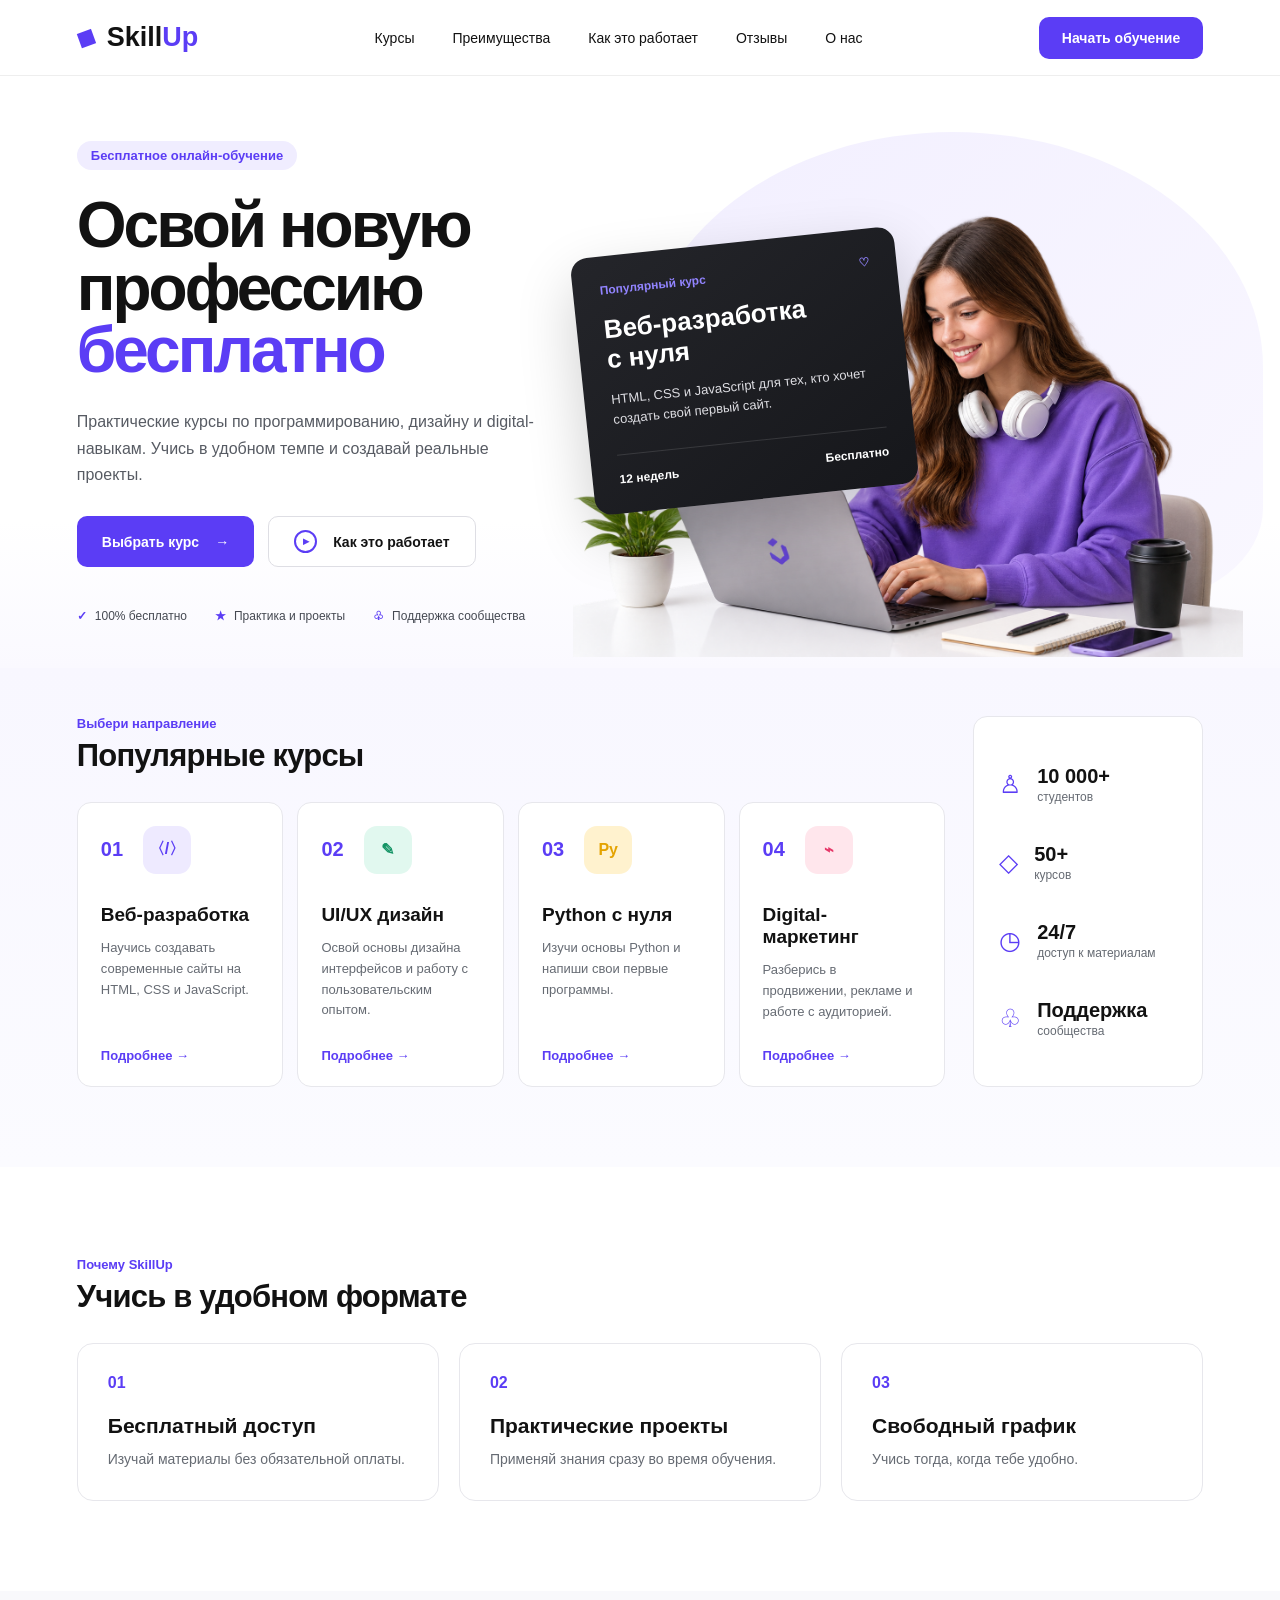
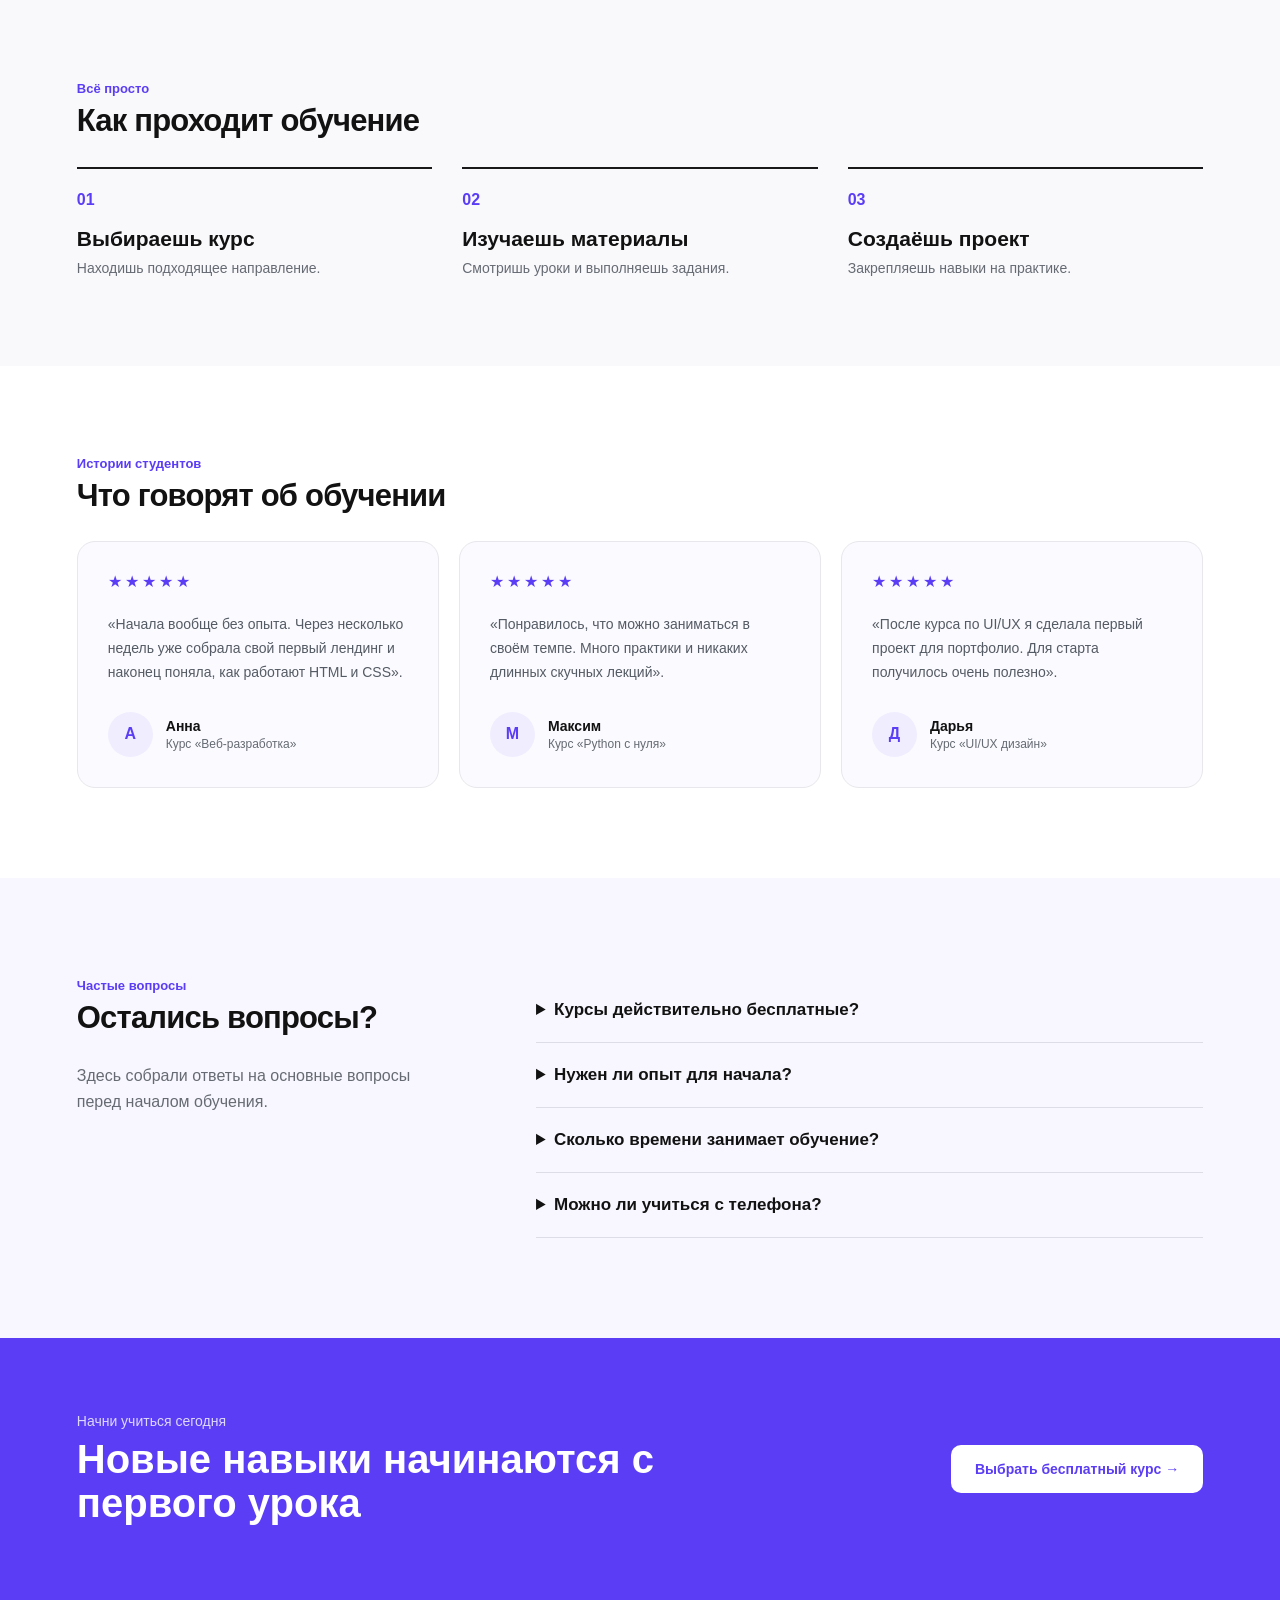
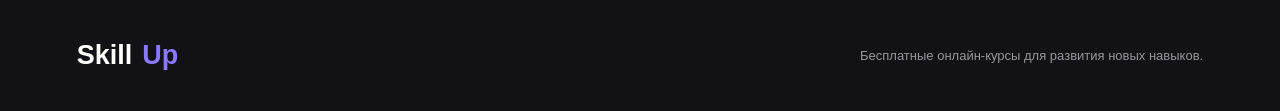
==== commit 1caa091f: "Убран дубликат кнопки поддержки" ====
--- a/index.html
+++ b/index.html
@@ -552,14 +552,6 @@
 
 </section>
 
-<section class="donate">
-    <p>Нравится SkillUp? 💜</p>
-
-    <button class="donate-button">
-        ☕ Поддержать проект
-    </button>
-</section>
-
 </main>
 
 
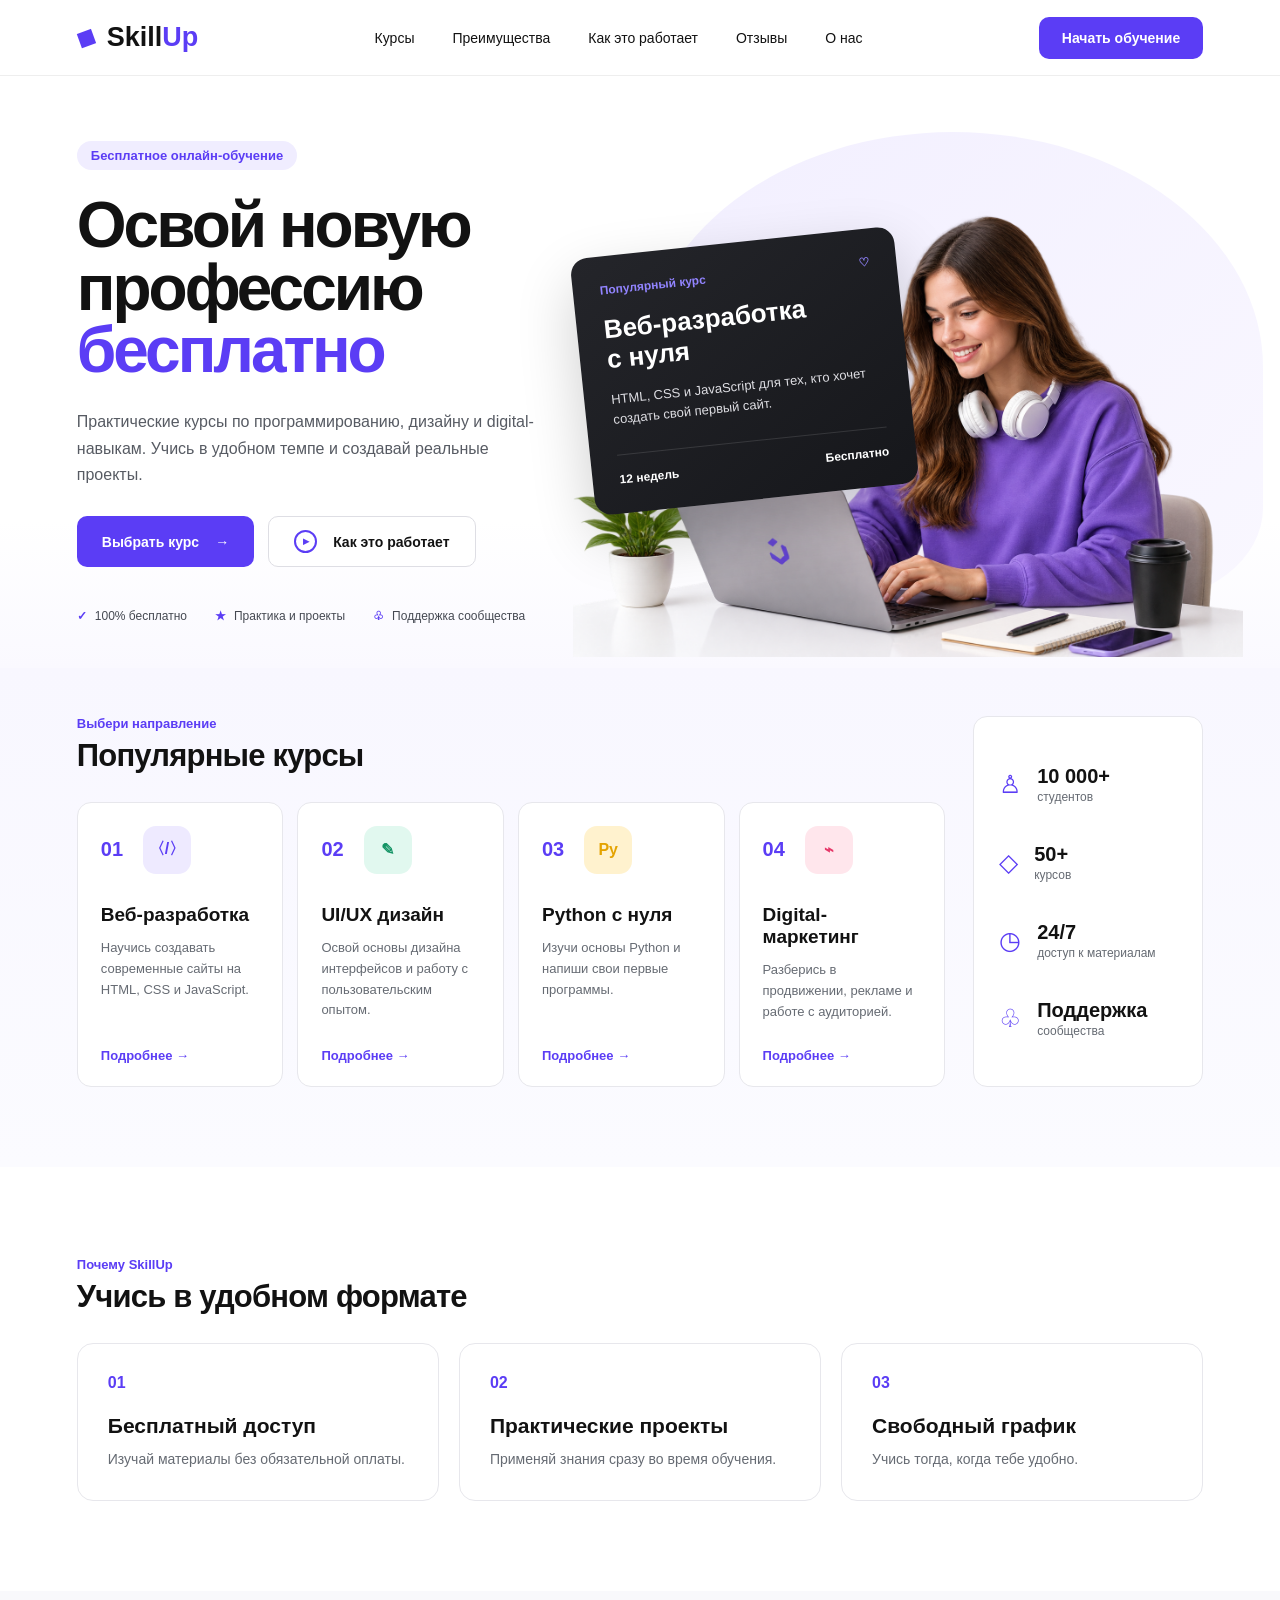
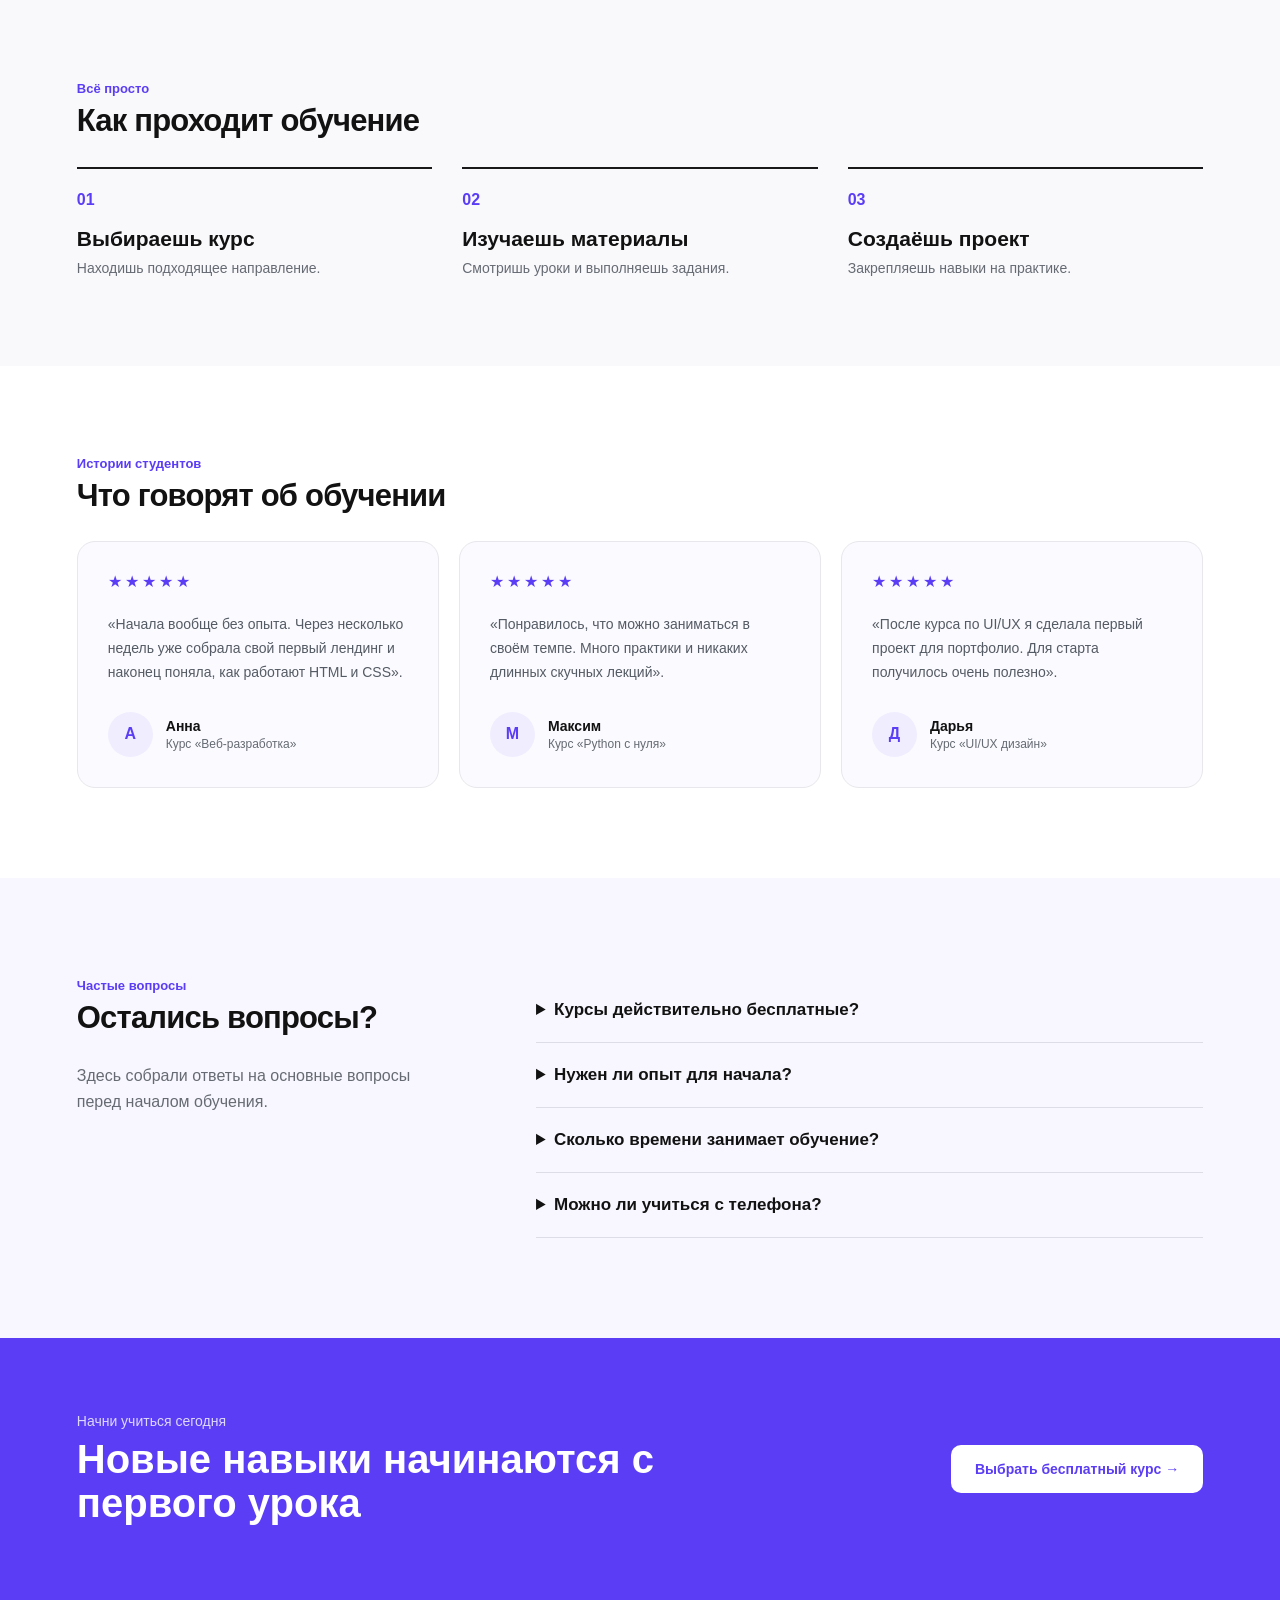
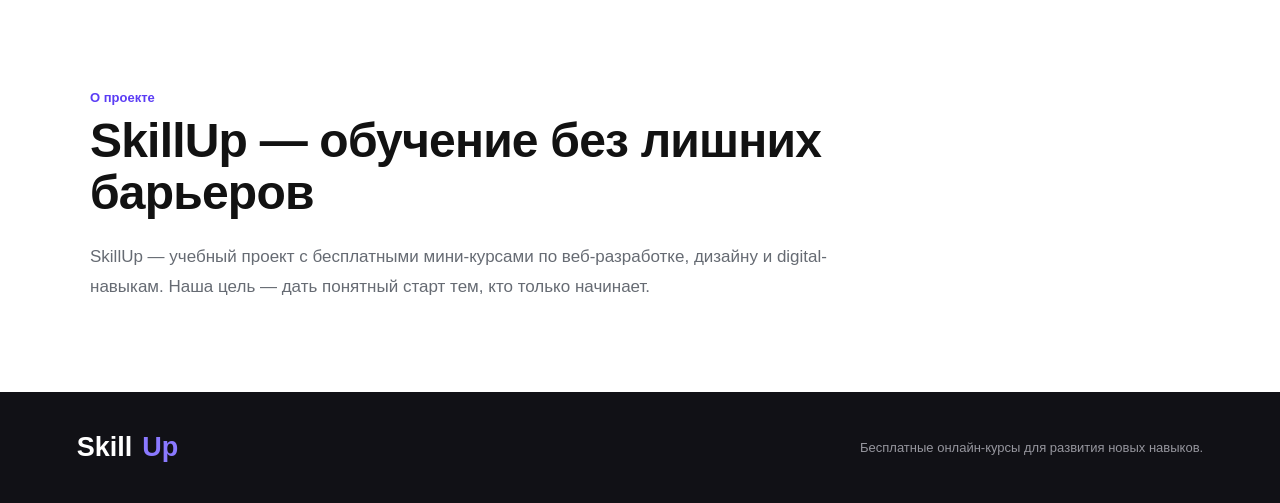
==== commit 37ad6830: "Добавлен раздел О нас" ====
--- a/index.html
+++ b/index.html
@@ -552,6 +552,25 @@
 
 </section>
 
+<!-- ABOUT -->
+<section class="about-section" id="about">
+    <div class="container">
+
+        <p class="section-label">О проекте</p>
+
+        <h2 class="section-title">
+            SkillUp — обучение без лишних барьеров
+        </h2>
+
+        <p class="about-text">
+            SkillUp — учебный проект с бесплатными мини-курсами
+            по веб-разработке, дизайну и digital-навыкам.
+            Наша цель — дать понятный старт тем, кто только начинает.
+        </p>
+
+    </div>
+</section>
+
 </main>
 
 
--- a/style.css
+++ b/style.css
@@ -1912,4 +1912,38 @@
 
 .donate-button:hover {
     transform: translateY(-3px);
+}
+
+/* =========================
+   ABOUT
+========================= */
+
+.about-section {
+    padding: 90px 0;
+    background: #ffffff;
+}
+
+.about-section .container {
+    max-width: 1100px;
+}
+
+.about-section .section-label {
+    color: var(--purple);
+    font-size: 13px;
+    font-weight: 700;
+    margin-bottom: 10px;
+}
+
+.about-section .section-title {
+    max-width: 760px;
+    font-size: clamp(32px, 4vw, 48px);
+    line-height: 1.1;
+    margin-bottom: 22px;
+}
+
+.about-text {
+    max-width: 760px;
+    color: var(--gray);
+    font-size: 17px;
+    line-height: 1.75;
 }
